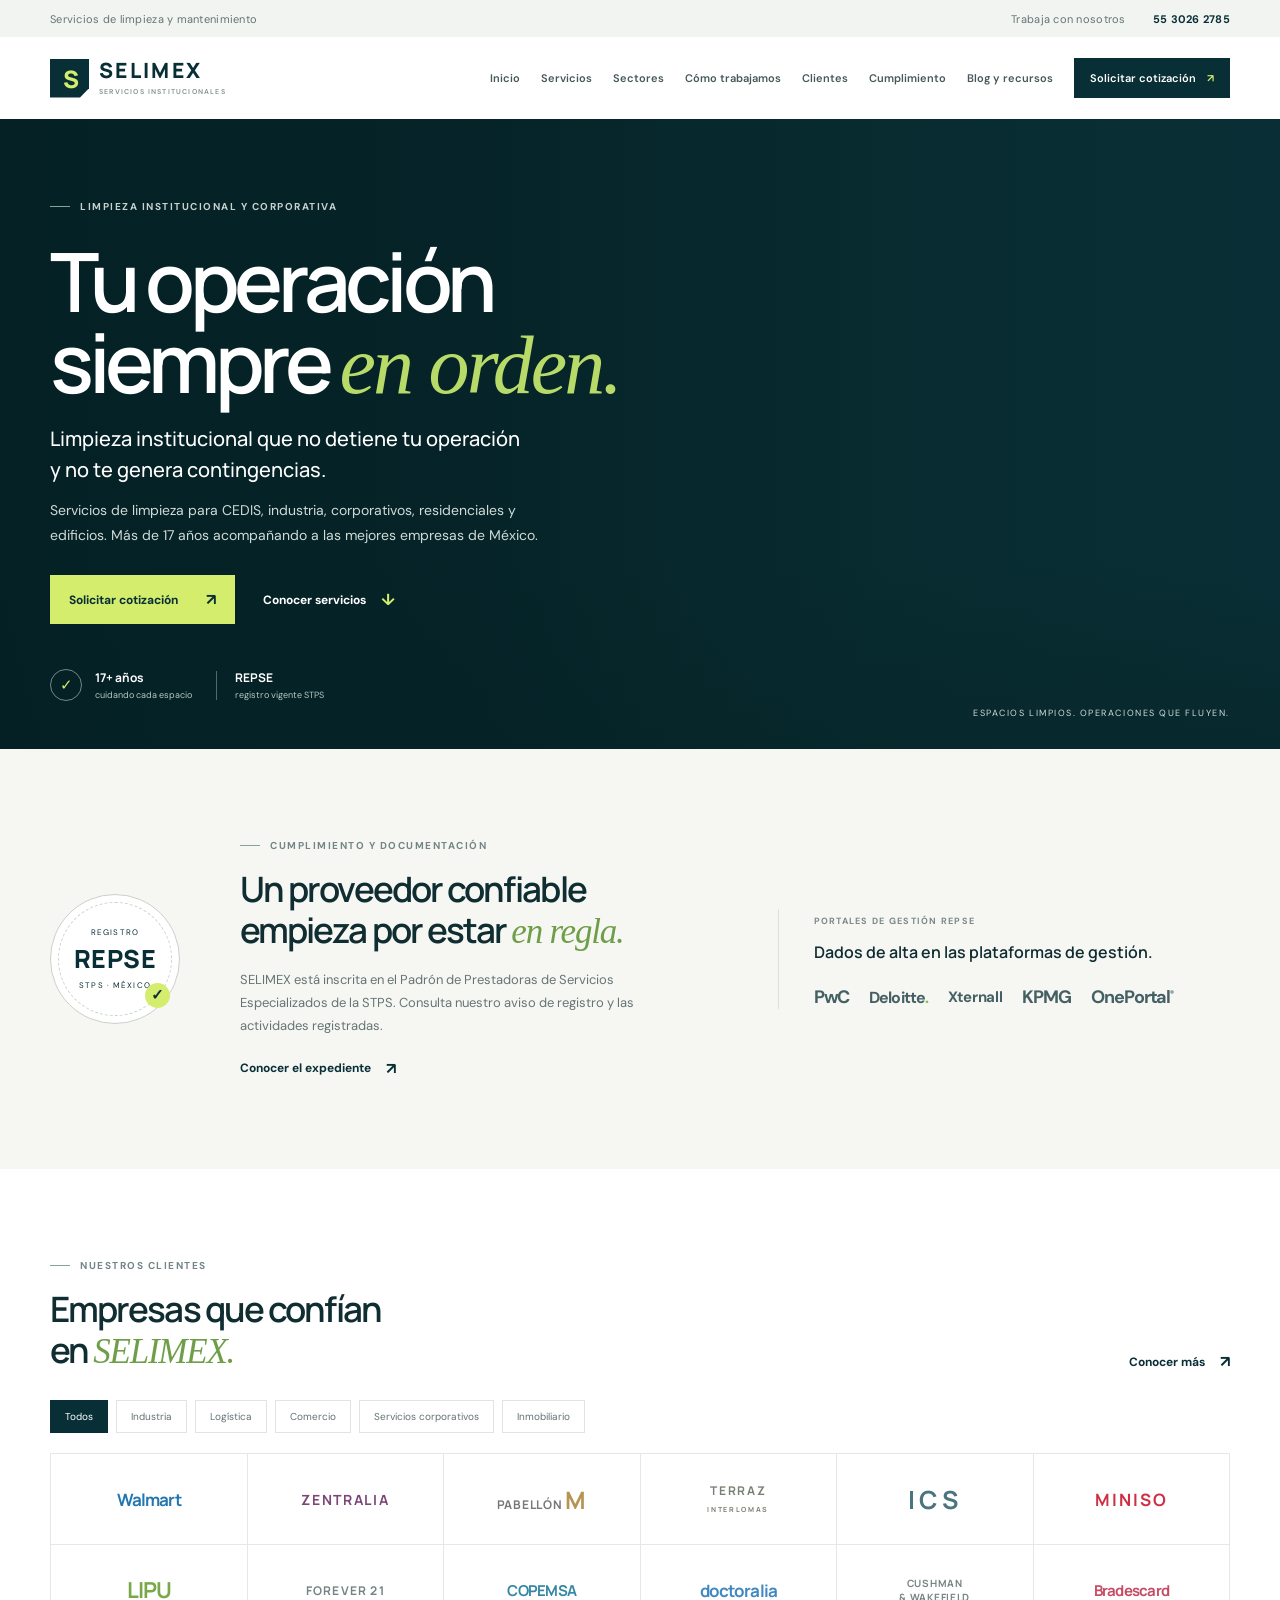
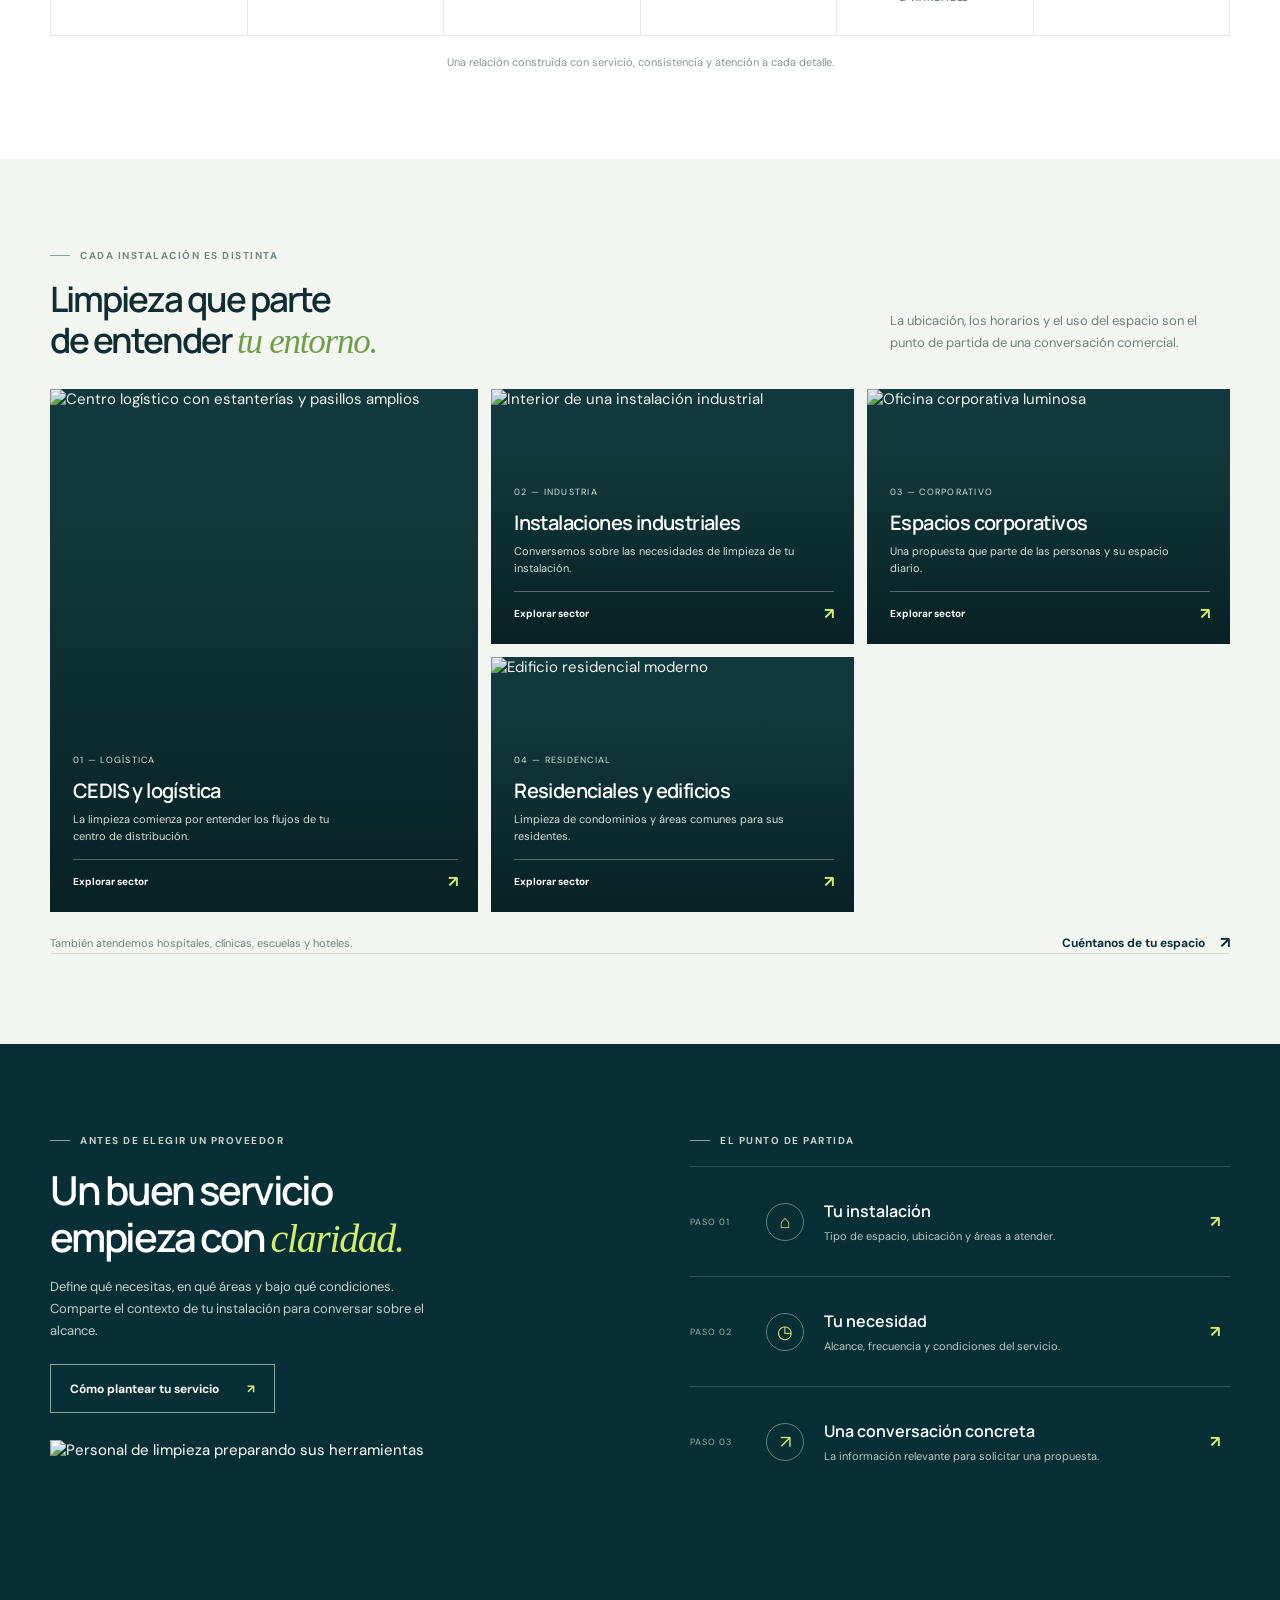
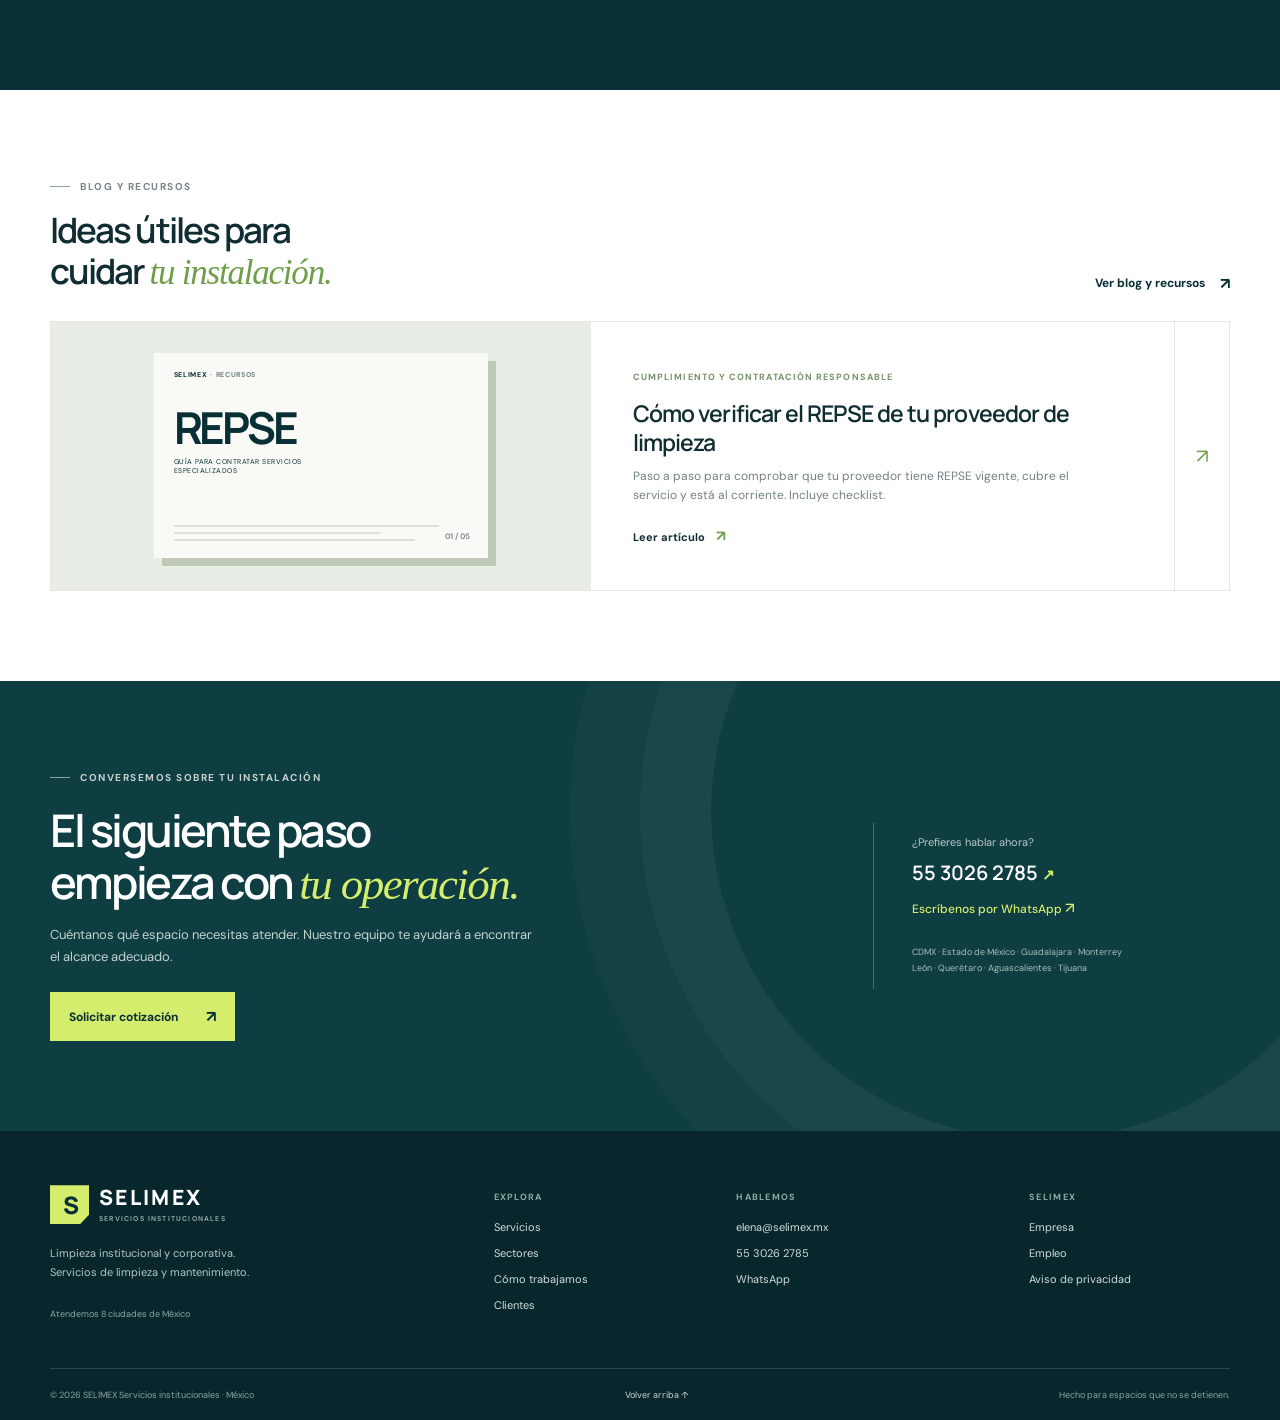
==== index.html @ ecfe625f "Crear página institucional" ====
<!doctype html>
<html lang="es">
<head>
  <meta charset="utf-8">
  <meta name="viewport" content="width=device-width, initial-scale=1">
  <meta name="theme-color" content="#092f36">
  <meta name="description" content="Servicios de limpieza institucional y mantenimiento para empresas, industria y edificios.">
  <title>SELIMEX | Limpieza institucional y corporativa</title>
  <link rel="preconnect" href="https://fonts.googleapis.com">
  <link rel="preconnect" href="https://fonts.gstatic.com" crossorigin>
  <link href="https://fonts.googleapis.com/css2?family=DM+Sans:wght@400;500;600;700&family=Manrope:wght@400;500;600;700;800&display=swap" rel="stylesheet">
  <link rel="stylesheet" href="styles.css">
  <script src="script.js" defer></script>
</head>
<body>
  <div class="topline"><span>Servicios de limpieza y mantenimiento</span><div><a href="#contacto">Trabaja con nosotros</a><span class="top-phone">55 3026 2785</span></div></div>
  <header class="site-header">
    <a class="brand" href="#inicio" aria-label="SELIMEX, inicio"><span class="brand-mark">S</span><span>SELIMEX<small>SERVICIOS INSTITUCIONALES</small></span></a>
    <button class="menu-toggle" aria-label="Abrir menú" aria-expanded="false"><span></span><span></span></button>
    <nav class="main-nav" aria-label="Navegación principal">
      <a href="#inicio">Inicio</a><a href="#servicios">Servicios</a><a href="#sectores">Sectores</a><a href="#proceso">Cómo trabajamos</a><a href="#clientes">Clientes</a><a href="#servicios">Cumplimiento</a><a href="#recursos">Blog y recursos</a>
      <a class="nav-quote" href="#contacto">Solicitar cotización <span>↗</span></a>
    </nav>
  </header>
  <main>
    <section class="hero" id="inicio">
      <div class="hero-image"></div><div class="hero-shade"></div>
      <div class="hero-content wrap"><div class="eyebrow light"><i></i> LIMPIEZA INSTITUCIONAL Y CORPORATIVA</div>
        <h1>Tu operación<br>siempre <em>en orden.</em></h1>
        <p class="hero-lead">Limpieza institucional que no detiene tu operación<br class="desktop"> y no te genera contingencias.</p>
        <p class="hero-copy">Servicios de limpieza para CEDIS, industria, corporativos, residenciales y edificios. Más de 17 años acompañando a las mejores empresas de México.</p>
        <div class="hero-actions"><a class="button button-lime" href="#contacto">Solicitar cotización <span>↗</span></a><a class="text-link light-link" href="#servicios">Conocer servicios <span>↓</span></a></div>
        <div class="hero-proof"><div class="proof-icon">✓</div><div><b>17+ años</b><small>cuidando cada espacio</small></div><div class="proof-line"></div><div><b>REPSE</b><small>registro vigente STPS</small></div></div>
      </div><div class="hero-caption">ESPACIOS LIMPIOS. OPERACIONES QUE FLUYEN.</div>
    </section>
    <section class="compliance section-pad" id="servicios"><div class="wrap compliance-grid">
      <div class="compliance-seal"><span>REGISTRO</span><strong>REPSE</strong><small>STPS · MÉXICO</small><b>✓</b></div>
      <div class="compliance-copy"><div class="eyebrow"><i></i> CUMPLIMIENTO Y DOCUMENTACIÓN</div><h2>Un proveedor confiable<br>empieza por estar <em>en regla.</em></h2><p>SELIMEX está inscrita en el Padrón de Prestadoras de Servicios Especializados de la STPS. Consulta nuestro aviso de registro y las actividades registradas.</p><a class="text-link" href="#contacto">Conocer el expediente <span>↗</span></a></div>
      <div class="platforms"><span class="mini-label">PORTALES DE GESTIÓN REPSE</span><h3>Dados de alta en las plataformas de gestión.</h3><div class="platform-logos"><b>PwC</b><b class="deloitte">Deloitte<span>.</span></b><b class="xternall">Xternall</b><b>KPMG</b><b>OnePortal<sup>®</sup></b></div></div>
    </div></section>
    <section class="clients section-pad" id="clientes"><div class="wrap"><div class="section-head"><div><div class="eyebrow"><i></i> NUESTROS CLIENTES</div><h2>Empresas que confían<br>en <em>SELIMEX.</em></h2></div><a class="text-link" href="#contacto">Conocer más <span>↗</span></a></div>
      <div class="filter-row" role="group" aria-label="Filtrar clientes"><button class="filter active" data-filter="all">Todos</button><button class="filter" data-filter="industria">Industria</button><button class="filter" data-filter="logistica">Logística</button><button class="filter" data-filter="comercio">Comercio</button><button class="filter" data-filter="corporativo">Servicios corporativos</button><button class="filter" data-filter="inmobiliario">Inmobiliario</button></div>
      <div class="client-grid"><div class="client-card" data-category="comercio"><strong class="walmart">Walmart</strong></div><div class="client-card" data-category="inmobiliario"><strong class="zentralia">ZENTRALIA</strong></div><div class="client-card" data-category="inmobiliario"><strong class="pabellon">PABELLÓN <b>M</b></strong></div><div class="client-card" data-category="inmobiliario"><strong class="terraz">TERRAZ<br><small>INTERLOMAS</small></strong></div><div class="client-card" data-category="industria"><strong class="ics">ICS</strong></div><div class="client-card" data-category="comercio"><strong class="miniso">MINISO</strong></div><div class="client-card" data-category="logistica"><strong class="lipu">LIPU</strong></div><div class="client-card" data-category="comercio"><strong class="forever">FOREVER 21</strong></div><div class="client-card" data-category="inmobiliario"><strong class="copemsa">COPEMSA</strong></div><div class="client-card" data-category="corporativo"><strong class="doctoralia">doctoralia</strong></div><div class="client-card" data-category="corporativo"><strong class="cushman">CUSHMAN<br>& WAKEFIELD</strong></div><div class="client-card" data-category="corporativo"><strong class="bradescard">Bradescard</strong></div></div>
      <p class="client-foot">Una relación construida con servicio, consistencia y atención a cada detalle.</p>
    </div></section>
    <section class="sectors section-pad" id="sectores"><div class="wrap"><div class="section-head sector-heading"><div><div class="eyebrow"><i></i> CADA INSTALACIÓN ES DISTINTA</div><h2>Limpieza que parte<br>de entender <em>tu entorno.</em></h2></div><p>La ubicación, los horarios y el uso del espacio son el punto de partida de una conversación comercial.</p></div>
      <div class="sector-grid">
        <a class="sector-card sector-feature" href="#contacto"><img src="https://images.unsplash.com/photo-1586528116311-ad8dd3c8310d?auto=format&fit=crop&w=1200&q=85" alt="Centro logístico con estanterías y pasillos amplios"><div class="sector-overlay"></div><div class="sector-info"><span>01 — LOGÍSTICA</span><h3>CEDIS y logística</h3><p>La limpieza comienza por entender los flujos de tu centro de distribución.</p><b>Explorar sector <i>↗</i></b></div></a>
        <a class="sector-card" href="#contacto"><img src="https://images.unsplash.com/photo-1567789884554-0b844b597180?auto=format&fit=crop&w=900&q=85" alt="Interior de una instalación industrial"><div class="sector-overlay"></div><div class="sector-info"><span>02 — INDUSTRIA</span><h3>Instalaciones industriales</h3><p>Conversemos sobre las necesidades de limpieza de tu instalación.</p><b>Explorar sector <i>↗</i></b></div></a>
        <a class="sector-card" href="#contacto"><img src="https://images.unsplash.com/photo-1497366754035-f200968a6e72?auto=format&fit=crop&w=900&q=85" alt="Oficina corporativa luminosa"><div class="sector-overlay"></div><div class="sector-info"><span>03 — CORPORATIVO</span><h3>Espacios corporativos</h3><p>Una propuesta que parte de las personas y su espacio diario.</p><b>Explorar sector <i>↗</i></b></div></a>
        <a class="sector-card" href="#contacto"><img src="https://images.unsplash.com/photo-1600607687939-ce8a6c25118c?auto=format&fit=crop&w=900&q=85" alt="Edificio residencial moderno"><div class="sector-overlay"></div><div class="sector-info"><span>04 — RESIDENCIAL</span><h3>Residenciales y edificios</h3><p>Limpieza de condominios y áreas comunes para sus residentes.</p><b>Explorar sector <i>↗</i></b></div></a>
      </div><div class="more-sectors"><span>También atendemos hospitales, clínicas, escuelas y hoteles.</span><a class="text-link" href="#contacto">Cuéntanos de tu espacio <span>↗</span></a></div>
    </div></section>
    <section class="process section-pad" id="proceso"><div class="wrap process-grid"><div class="process-intro"><div class="eyebrow light"><i></i> ANTES DE ELEGIR UN PROVEEDOR</div><h2>Un buen servicio<br>empieza con <em>claridad.</em></h2><p>Define qué necesitas, en qué áreas y bajo qué condiciones. Comparte el contexto de tu instalación para conversar sobre el alcance.</p><a class="button button-outline" href="#contacto">Cómo plantear tu servicio <span>↗</span></a><div class="process-photo"><img src="https://images.unsplash.com/photo-1581578732947-5c6ca14b138d?auto=format&fit=crop&w=1000&q=85" alt="Personal de limpieza preparando sus herramientas"></div></div>
      <div class="steps"><div class="eyebrow light"><i></i> EL PUNTO DE PARTIDA</div><article class="step"><span>PASO 01</span><div class="step-icon">⌂</div><div><h3>Tu instalación</h3><p>Tipo de espacio, ubicación y áreas a atender.</p></div><b>↗</b></article><article class="step"><span>PASO 02</span><div class="step-icon">◷</div><div><h3>Tu necesidad</h3><p>Alcance, frecuencia y condiciones del servicio.</p></div><b>↗</b></article><article class="step"><span>PASO 03</span><div class="step-icon">↗</div><div><h3>Una conversación concreta</h3><p>La información relevante para solicitar una propuesta.</p></div><b>↗</b></article></div>
    </div></section>
    <section class="resources section-pad" id="recursos"><div class="wrap"><div class="section-head"><div><div class="eyebrow"><i></i> BLOG Y RECURSOS</div><h2>Ideas útiles para<br>cuidar <em>tu instalación.</em></h2></div><a class="text-link" href="#contacto">Ver blog y recursos <span>↗</span></a></div><a class="article-card" href="#contacto"><div class="article-art"><div class="article-doc"><span>SELIMEX <i>· RECURSOS</i></span><b>REPSE</b><small>GUÍA PARA CONTRATAR SERVICIOS ESPECIALIZADOS</small><div class="doc-lines"><i></i><i></i><i></i></div><strong>01 / 05</strong></div></div><div class="article-copy"><span class="article-tag">CUMPLIMIENTO Y CONTRATACIÓN RESPONSABLE</span><h3>Cómo verificar el REPSE de tu proveedor de limpieza</h3><p>Paso a paso para comprobar que tu proveedor tiene REPSE vigente, cubre el servicio y está al corriente. Incluye checklist.</p><b>Leer artículo <i>↗</i></b></div><div class="article-arrow">↗</div></a></div></section>
    <section class="contact section-pad" id="contacto"><div class="contact-glow"></div><div class="wrap contact-grid"><div><div class="eyebrow light"><i></i> CONVERSEMOS SOBRE TU INSTALACIÓN</div><h2>El siguiente paso<br>empieza con <em>tu operación.</em></h2><p>Cuéntanos qué espacio necesitas atender. Nuestro equipo te ayudará a encontrar el alcance adecuado.</p><a class="button button-lime" href="mailto:elena@selimex.mx?subject=Solicitud%20de%20cotizaci%C3%B3n">Solicitar cotización <span>↗</span></a></div><div class="contact-side"><span>¿Prefieres hablar ahora?</span><a href="tel:+525530262785">55 3026 2785 <i>↗</i></a><a class="whatsapp" href="https://wa.me/525530262785" target="_blank" rel="noreferrer">Escríbenos por WhatsApp <i>↗</i></a><small>CDMX · Estado de México · Guadalajara · Monterrey<br>León · Querétaro · Aguascalientes · Tijuana</small></div></div></section>
  </main>
  <footer class="footer"><div class="wrap"><div class="footer-main"><div class="footer-brand"><a class="brand" href="#inicio"><span class="brand-mark">S</span><span>SELIMEX<small>SERVICIOS INSTITUCIONALES</small></span></a><p>Limpieza institucional y corporativa.<br>Servicios de limpieza y mantenimiento.</p><span class="footer-location">Atendemos 8 ciudades de México</span></div><div><h4>EXPLORA</h4><a href="#servicios">Servicios</a><a href="#sectores">Sectores</a><a href="#proceso">Cómo trabajamos</a><a href="#clientes">Clientes</a></div><div><h4>HABLEMOS</h4><a href="mailto:elena@selimex.mx">elena@selimex.mx</a><a href="tel:+525530262785">55 3026 2785</a><a href="https://wa.me/525530262785">WhatsApp</a></div><div><h4>SELIMEX</h4><a href="#inicio">Empresa</a><a href="#contacto">Empleo</a><a href="#servicios">Aviso de privacidad</a></div></div><div class="footer-bottom"><span>© <span id="year"></span> SELIMEX Servicios institucionales · México</span><a href="#inicio">Volver arriba ↑</a><span>Hecho para espacios que no se detienen.</span></div></div></footer>
</body>
</html>
---- styles.css ----
:root{--ink:#102d32;--deep:#092f36;--deep2:#0e3d42;--lime:#d5ed6d;--paper:#f6f7f3;--white:#fff;--muted:#69787a;--line:#e4e9e4;--serif:Georgia,'Times New Roman',serif;--sans:'DM Sans',Arial,sans-serif;--display:'Manrope',Arial,sans-serif}*{box-sizing:border-box}html{scroll-behavior:smooth;scroll-padding-top:85px}body{margin:0;color:var(--ink);font-family:var(--sans);font-size:15px;-webkit-font-smoothing:antialiased}a{color:inherit;text-decoration:none}button{font:inherit}.wrap{width:min(1180px,calc(100% - 64px));margin:auto}.topline{height:37px;padding:0 max(32px,calc((100vw - 1180px)/2));display:flex;align-items:center;justify-content:space-between;background:#f1f4f0;color:#647476;font-size:11px;letter-spacing:.025em}.topline div{display:flex;gap:27px;align-items:center}.topline a:hover{color:var(--deep)}.top-phone{font-weight:700;color:var(--deep)}.site-header{height:82px;padding:0 max(32px,calc((100vw - 1180px)/2));display:flex;align-items:center;justify-content:space-between;background:#fff;position:relative;z-index:5}.brand{display:flex;align-items:center;gap:10px;font:800 21px var(--display);letter-spacing:.11em;color:var(--deep);line-height:1}.brand-mark{height:39px;width:39px;display:grid;place-items:center;background:var(--deep);color:var(--lime);font:800 24px var(--display);letter-spacing:-.09em;clip-path:polygon(0 0,100% 0,100% 76%,77% 100%,0 100%)}.brand small{display:block;margin-top:6px;font:600 7px var(--sans);letter-spacing:.17em;color:#829091}.main-nav{display:flex;align-items:center;gap:21px}.main-nav>a{font-size:11px;font-weight:600;color:#46585a;white-space:nowrap;transition:color .2s}.main-nav>a:hover{color:#079081}.main-nav .nav-quote{padding:13px 16px;background:var(--deep);color:#fff}.nav-quote span{color:var(--lime);padding-left:8px}.menu-toggle{display:none}.hero{height:630px;position:relative;overflow:hidden;background:var(--deep);color:white}.hero-image{position:absolute;inset:0;background:url('https://images.unsplash.com/photo-1581578731548-c64695cc6952?auto=format&fit=crop&w=2000&q=90') center 45%/cover;filter:saturate(.72)}.hero-shade{position:absolute;inset:0;background:linear-gradient(90deg,rgba(4,32,36,.96) 0%,rgba(5,34,38,.86) 38%,rgba(6,39,40,.43) 69%,rgba(7,39,40,.05) 100%),linear-gradient(0deg,rgba(5,33,36,.45),transparent 30%)}.hero-content{position:relative;z-index:1;padding-top:81px}.eyebrow{display:flex;align-items:center;gap:10px;color:#748587;font-size:10px;font-weight:700;letter-spacing:.15em}.eyebrow i{display:inline-block;width:20px;height:1px;background:#85a49c}.eyebrow.light{color:#c7d2ce}.hero h1{font:600 clamp(54px,6.4vw,83px)/.99 var(--display);letter-spacing:-.065em;margin:28px 0 17px}.hero h1 em,.section-head h2 em,.compliance h2 em,.sector-heading h2 em,.process h2 em,.resources h2 em,.contact h2 em{font-family:var(--serif);font-weight:400;color:#b8da68;letter-spacing:-.035em}.hero-lead{font:500 20px/1.55 var(--display);margin:0 0 13px}.hero-copy{max-width:510px;color:#d0dbd7;font-size:14px;line-height:1.75;margin:0}.hero-actions{display:flex;align-items:center;gap:28px;margin-top:28px}.button{display:inline-flex;align-items:center;justify-content:center;gap:28px;min-height:49px;padding:0 19px;font-size:12px;font-weight:700;transition:transform .2s,background .2s}.button:hover{transform:translateY(-2px)}.button-lime{background:var(--lime);color:var(--deep)}.button-lime span{font-size:16px}.text-link{display:inline-flex;align-items:center;gap:15px;font-size:12px;font-weight:700;color:var(--deep)}.text-link span{font-size:16px}.light-link{color:#fff}.light-link span{color:var(--lime)}.hero-proof{display:flex;align-items:center;gap:13px;margin-top:45px;color:white}.proof-icon{width:32px;height:32px;border:1px solid rgba(255,255,255,.45);border-radius:50%;display:grid;place-items:center;color:var(--lime)}.hero-proof b,.hero-proof small{display:block}.hero-proof b{font:700 12px var(--display)}.hero-proof small{font-size:9px;color:#b7c7c4;margin-top:3px}.proof-line{width:1px;height:29px;background:rgba(255,255,255,.32);margin:0 5px 0 11px}.hero-caption{position:absolute;right:max(32px,calc((100vw - 1180px)/2));bottom:30px;font-size:9px;letter-spacing:.17em;color:#d0dcda}.section-pad{padding:90px 0}.compliance{background:var(--paper)}.compliance-grid{display:grid;grid-template-columns:150px 1.1fr 1fr;gap:40px;align-items:center}.compliance-seal{width:130px;height:130px;border:1px solid #c9d2c9;border-radius:50%;display:flex;align-items:center;justify-content:center;flex-direction:column;position:relative;color:var(--deep);background:#fff}.compliance-seal:before{content:'';position:absolute;inset:7px;border:1px dashed #cbd5cd;border-radius:50%}.compliance-seal span,.compliance-seal small{font-size:8px;letter-spacing:.14em}.compliance-seal strong{font:800 25px var(--display);letter-spacing:.02em;margin:4px}.compliance-seal b{position:absolute;right:9px;bottom:15px;background:var(--lime);border-radius:50%;width:25px;height:25px;display:grid;place-items:center}.compliance h2,.section-head h2,.sector-heading h2,.process h2,.resources h2,.contact h2{font:600 35px/1.16 var(--display);letter-spacing:-.055em;margin:17px 0}.compliance h2 em,.section-head h2 em,.sector-heading h2 em,.resources h2 em{color:#6f9e48}.compliance-copy p{max-width:450px;color:#667476;font-size:13px;line-height:1.75;margin:0 0 20px}.mini-label{font-size:9px;letter-spacing:.14em;color:#7a8988;font-weight:700}.platforms{padding-left:35px;border-left:1px solid #dbe1dc}.platforms h3{font:600 16px/1.4 var(--display);margin:12px 0 22px}.platform-logos{display:flex;flex-wrap:wrap;gap:14px 20px;align-items:center;color:#456064}.platform-logos b{font-size:18px;letter-spacing:-.06em}.platform-logos .deloitte{font-size:16px}.deloitte span{color:#86bd53}.platform-logos .xternall{font-size:15px;letter-spacing:-.02em}.platform-logos sup{font-size:8px}.clients{background:#fff}.section-head{display:flex;align-items:flex-end;justify-content:space-between;margin-bottom:27px}.section-head h2{margin-bottom:0}.filter-row{display:flex;gap:8px;flex-wrap:wrap;margin:28px 0 20px}.filter{border:1px solid #dfe5df;background:#fff;padding:9px 14px;font-size:10px;color:#637375;cursor:pointer;transition:all .2s}.filter:hover,.filter.active{background:var(--deep);border-color:var(--deep);color:#fff}.client-grid{display:grid;grid-template-columns:repeat(6,1fr);border-left:1px solid var(--line);border-top:1px solid var(--line)}.client-card{height:91px;display:grid;place-items:center;border-right:1px solid var(--line);border-bottom:1px solid var(--line);transition:opacity .2s,transform .2s}.client-card strong{font-family:var(--display);color:#758384;font-size:17px;letter-spacing:-.05em;text-align:center}.client-card .walmart{color:#2376ae}.client-card .zentralia{font-size:14px;letter-spacing:.12em;color:#7c4777}.client-card .pabellon{font-size:12px;letter-spacing:.06em;color:#777}.pabellon b{font-size:24px;color:#b79354}.client-card .terraz{font-size:12px;letter-spacing:.14em;color:#788171}.terraz small{font-size:7px}.client-card .ics{font-size:25px;letter-spacing:.15em;color:#4a7480}.client-card .miniso{color:#ce2f44;letter-spacing:.12em}.client-card .lipu{font-size:22px;color:#78a847}.client-card .forever{font-size:12px;letter-spacing:.1em}.client-card .copemsa{font-size:15px;color:#3586a3}.client-card .doctoralia{color:#4088c1}.client-card .cushman{font-size:10px;letter-spacing:.07em}.client-card .bradescard{font-size:15px;color:#c64b64}.client-card.hidden{display:none}.client-foot{text-align:center;color:#879393;font-size:11px;margin:19px 0 0}.sectors{background:#f3f5f1}.sector-heading{align-items:end}.sector-heading>p{max-width:340px;color:#708080;line-height:1.7;font-size:13px;margin:0 0 8px}.sector-grid{display:grid;grid-template-columns:1.18fr 1fr 1fr;grid-template-rows:255px 255px;gap:13px}.sector-card{position:relative;overflow:hidden;background:#123a3e;color:white}.sector-card img{width:100%;height:100%;object-fit:cover;transition:transform .5s}.sector-card:hover img{transform:scale(1.04)}.sector-feature{grid-row:span 2}.sector-overlay{position:absolute;inset:0;background:linear-gradient(0deg,rgba(7,31,34,.92),rgba(9,35,36,.05) 78%)}.sector-info{position:absolute;left:23px;right:20px;bottom:20px}.sector-info>span{font-size:9px;letter-spacing:.14em;color:#d3e3da}.sector-info h3{font:600 20px var(--display);margin:9px 0 7px;letter-spacing:-.03em}.sector-info p{max-width:290px;color:#d4dedb;font-size:11px;line-height:1.55;margin:0 0 14px}.sector-info>b{display:flex;align-items:center;justify-content:space-between;border-top:1px solid #ffffff50;padding-top:11px;font-size:10px}.sector-info>b i{color:var(--lime);font-style:normal;font-size:16px}.more-sectors{display:flex;justify-content:space-between;align-items:center;border-bottom:1px solid #d7dfd8;padding:20px 0 0;color:#708080;font-size:11px}.process{background:var(--deep);color:#fff}.process-grid{display:grid;grid-template-columns:1fr 1fr;gap:100px}.process h2{font-size:40px;margin:20px 0 14px}.process h2 em,.contact h2 em{color:var(--lime)}.process-intro>p{max-width:390px;color:#c2d0cd;font-size:13px;line-height:1.7;margin:0 0 22px}.button-outline{border:1px solid #8ea39c;color:#fff}.button-outline span{color:var(--lime)}.process-photo{height:160px;margin-top:27px;max-width:400px;overflow:hidden}.process-photo img{width:100%;height:100%;object-fit:cover;filter:saturate(.68)}.steps>.eyebrow{margin-bottom:19px}.step{display:grid;grid-template-columns:60px 42px 1fr 20px;gap:16px;align-items:center;min-height:110px;border-top:1px solid #ffffff2b}.step>span{font-size:9px;letter-spacing:.11em;color:#9fb2ae}.step-icon{height:38px;width:38px;border:1px solid #64817c;border-radius:50%;display:grid;place-items:center;color:var(--lime);font-size:18px}.step h3{font:600 16px var(--display);margin:0 0 6px}.step p{font-size:11px;color:#b8c8c4;margin:0;line-height:1.5}.step>b{color:var(--lime);font-size:16px}.resources{background:#fff}.article-card{display:grid;grid-template-columns:1fr 1.08fr 55px;border:1px solid var(--line);min-height:270px;position:relative;transition:box-shadow .2s}.article-card:hover{box-shadow:0 14px 34px #0d33320e}.article-art{background:#e8ede6;display:grid;place-items:center;overflow:hidden}.article-doc{position:relative;width:62%;height:205px;padding:17px 20px;background:#f9faf6;box-shadow:8px 8px 0 #becab7;display:flex;flex-direction:column;color:var(--deep)}.article-doc>span{font-size:7px;letter-spacing:.1em;font-weight:700}.article-doc>span i{font-style:normal;color:#71827d}.article-doc>b{font:700 44px var(--display);letter-spacing:-.07em;margin-top:18px}.article-doc>small{font-size:7px;letter-spacing:.07em;max-width:130px}.doc-lines{margin-top:auto;display:flex;flex-direction:column;gap:5px}.doc-lines i{height:2px;background:#dbe2db;width:90%}.doc-lines i:nth-child(2){width:70%}.doc-lines i:nth-child(3){width:82%}.article-doc>strong{position:absolute;right:18px;bottom:17px;font-size:8px;color:#82918b}.article-copy{align-self:center;padding:35px 42px}.article-tag{font-size:9px;letter-spacing:.12em;color:#78906b;font-weight:700}.article-copy h3{font:600 23px/1.25 var(--display);letter-spacing:-.04em;margin:14px 0 10px;max-width:440px}.article-copy p{font-size:12px;line-height:1.65;color:#738182;margin:0 0 20px;max-width:440px}.article-copy>b{font-size:11px}.article-copy>b i{font-style:normal;color:#709d4a;margin-left:8px;font-size:15px}.article-arrow{display:grid;place-items:center;border-left:1px solid var(--line);font-size:20px;color:#709d4a}.contact{background:var(--deep2);color:white;position:relative;overflow:hidden}.contact-glow{position:absolute;right:-90px;top:-200px;width:660px;height:660px;border:1px solid #ffffff12;border-radius:50%;box-shadow:0 0 0 70px #ffffff08,0 0 0 140px #ffffff05}.contact-grid{position:relative;display:grid;grid-template-columns:1.35fr .65fr;align-items:center;gap:80px}.contact h2{font-size:45px;margin:20px 0 14px}.contact>div>p,.contact-grid>div:first-child>p{font-size:13px;line-height:1.7;color:#c4d3cf;max-width:490px;margin:0 0 24px}.contact-side{border-left:1px solid #ffffff40;padding:12px 0 12px 38px;display:flex;flex-direction:column;align-items:flex-start}.contact-side>span{font-size:11px;color:#b8cac5;margin-bottom:10px}.contact-side>a{font:600 20px var(--display)}.contact-side>a i{color:var(--lime);font-style:normal;font-size:15px}.contact-side .whatsapp{font:500 12px var(--sans);margin-top:12px;color:var(--lime)}.contact-side small{font-size:9px;line-height:1.8;color:#abc0ba;margin-top:26px}.footer{background:#07272d;color:#fff;padding:54px 0 0}.footer-main{display:grid;grid-template-columns:2fr 1fr 1.25fr 1fr;gap:42px;padding-bottom:44px}.footer .brand{color:white}.footer .brand-mark{background:var(--lime);color:var(--deep)}.footer .brand small{color:#9fb2ac}.footer-brand p{font-size:11px;line-height:1.7;color:#b7c7c3;margin:20px 0}.footer-location{font-size:9px;color:#8fa9a2}.footer-main h4{font-size:9px;letter-spacing:.14em;color:#91aaa2;margin:6px 0 17px}.footer-main>div:not(:first-child){display:flex;flex-direction:column;align-items:flex-start}.footer-main>div>a:not(.brand){font-size:11px;color:#d2ddda;margin:0 0 12px}.footer-main>div>a:hover,.footer-bottom a:hover{color:var(--lime)}.footer-bottom{min-height:52px;border-top:1px solid #ffffff24;display:flex;align-items:center;justify-content:space-between;color:#8fa49e;font-size:9px}.footer-bottom a{color:#cbd8d3}@media(max-width:1100px){.main-nav{gap:13px}.main-nav>a{font-size:10px}.main-nav .nav-quote{padding:12px}.compliance-grid{grid-template-columns:120px 1.1fr 1fr;gap:25px}.process-grid{gap:55px}}@media(max-width:900px){.topline,.site-header{padding-left:24px;padding-right:24px}.main-nav{gap:10px}.main-nav>a{font-size:9px}.main-nav .nav-quote{padding:11px 9px}.brand{font-size:18px}.compliance-grid{grid-template-columns:110px 1fr}.platforms{grid-column:2;border-left:0;border-top:1px solid #dbe1dc;padding:22px 0 0}.client-grid{grid-template-columns:repeat(4,1fr)}.process-grid{gap:35px}.sector-grid{grid-template-rows:225px 225px}.contact-grid{gap:35px}}@media(max-width:700px){.wrap{width:calc(100% - 40px)}.topline{height:33px;padding:0 20px;font-size:9px}.topline div{gap:12px}.topline div>a{display:none}.site-header{height:69px;padding:0 20px}.menu-toggle{width:40px;height:40px;border:0;background:transparent;display:flex;flex-direction:column;justify-content:center;gap:6px;align-items:center;cursor:pointer}.menu-toggle span{width:22px;height:1px;background:var(--deep)}.main-nav{position:absolute;top:69px;left:0;right:0;background:white;padding:8px 20px 20px;display:none;align-items:stretch;flex-direction:column;gap:0;box-shadow:0 16px 20px #092f3612}.main-nav.open{display:flex}.main-nav>a{font-size:13px;padding:13px 4px;border-bottom:1px solid #edf0ed}.main-nav .nav-quote{margin-top:12px;text-align:center;border:0;padding:14px}.hero{height:640px}.hero-image{background-position:59% center}.hero-shade{background:linear-gradient(90deg,rgba(4,32,36,.95),rgba(5,34,38,.68) 75%,rgba(6,39,40,.32)),linear-gradient(0deg,rgba(5,33,36,.42),transparent 45%)}.hero-content{padding-top:72px}.hero h1{font-size:57px}.hero-lead{font-size:17px}.hero-copy{font-size:12px;max-width:420px}.desktop{display:none}.hero-proof{margin-top:38px}.hero-caption{right:20px;bottom:20px;font-size:7px}.section-pad{padding:65px 0}.compliance-grid{grid-template-columns:1fr;gap:25px}.compliance-seal{width:104px;height:104px}.compliance-seal strong{font-size:21px}.compliance h2,.section-head h2,.sector-heading h2,.process h2,.resources h2{font-size:31px}.platforms{grid-column:auto;padding-top:20px}.section-head{align-items:flex-start;gap:18px}.section-head>.text-link{margin-top:23px;white-space:nowrap;font-size:10px}.filter-row{gap:6px}.filter{font-size:9px;padding:8px 10px}.client-grid{grid-template-columns:repeat(3,1fr)}.client-card{height:76px}.client-card strong{font-size:14px}.sector-heading{display:block}.sector-heading>p{margin-top:14px}.sector-grid{grid-template-columns:1fr 1fr;grid-template-rows:280px 220px 220px}.sector-feature{grid-column:span 2;grid-row:auto}.sector-info{left:15px;right:13px;bottom:15px}.sector-info h3{font-size:17px}.sector-info p{font-size:10px}.more-sectors{align-items:flex-start;gap:15px;flex-direction:column;padding:17px 0 0}.process-grid{grid-template-columns:1fr;gap:42px}.process h2{font-size:36px}.process-photo{height:145px}.step{grid-template-columns:52px 38px 1fr 16px;gap:10px;min-height:100px}.step h3{font-size:14px}.step p{font-size:10px}.article-card{grid-template-columns:1fr 44px}.article-art{grid-column:1/-1;height:190px}.article-doc{height:155px;width:52%;padding:12px 15px}.article-doc>b{font-size:36px;margin-top:10px}.article-copy{padding:25px 20px}.article-copy h3{font-size:19px}.article-arrow{grid-column:2;grid-row:2}.contact-grid{grid-template-columns:1fr;gap:35px}.contact h2{font-size:37px}.contact-side{padding-left:20px}.footer-main{grid-template-columns:1fr 1fr;gap:32px 20px}.footer-brand{grid-column:span 2}.footer-bottom{padding:14px 0;gap:10px;flex-wrap:wrap}.footer-bottom span:last-child{display:none}}@media(prefers-reduced-motion:reduce){html{scroll-behavior:auto}*,*:before,*:after{transition:none!important}}
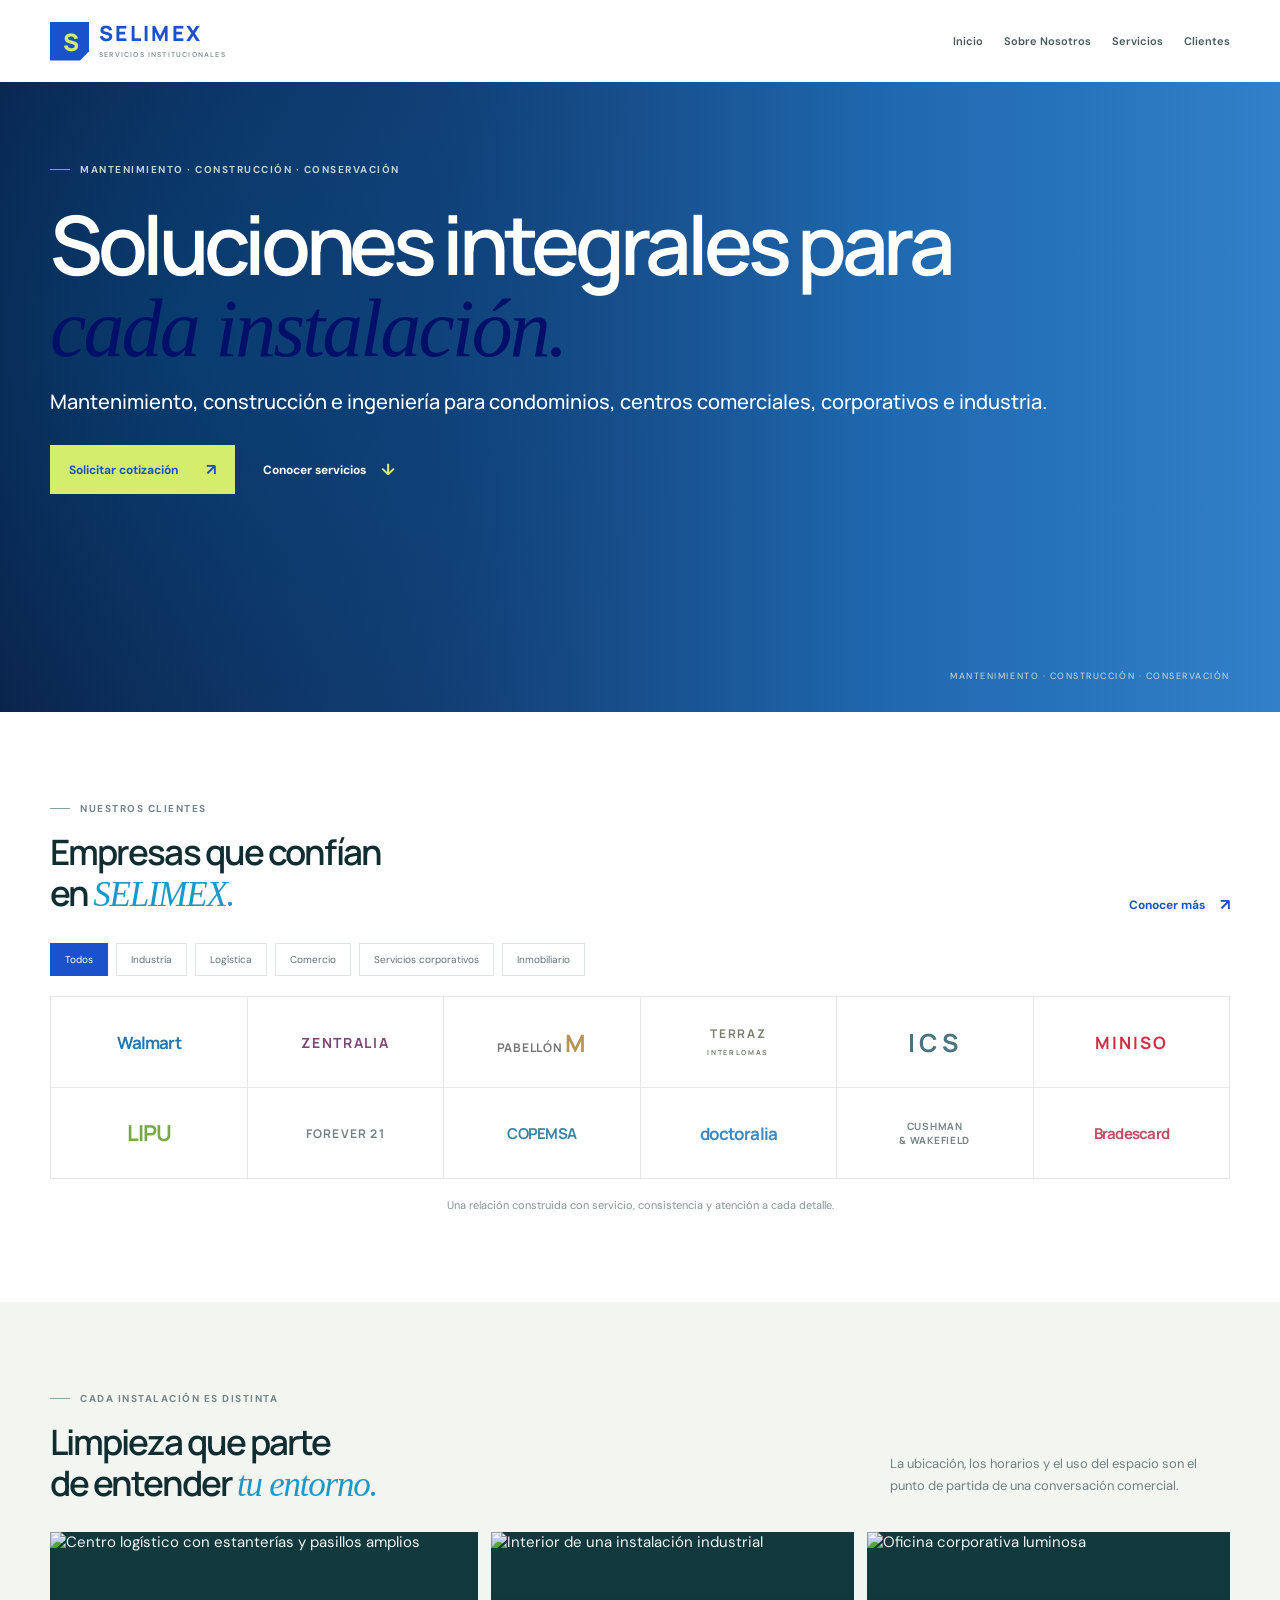
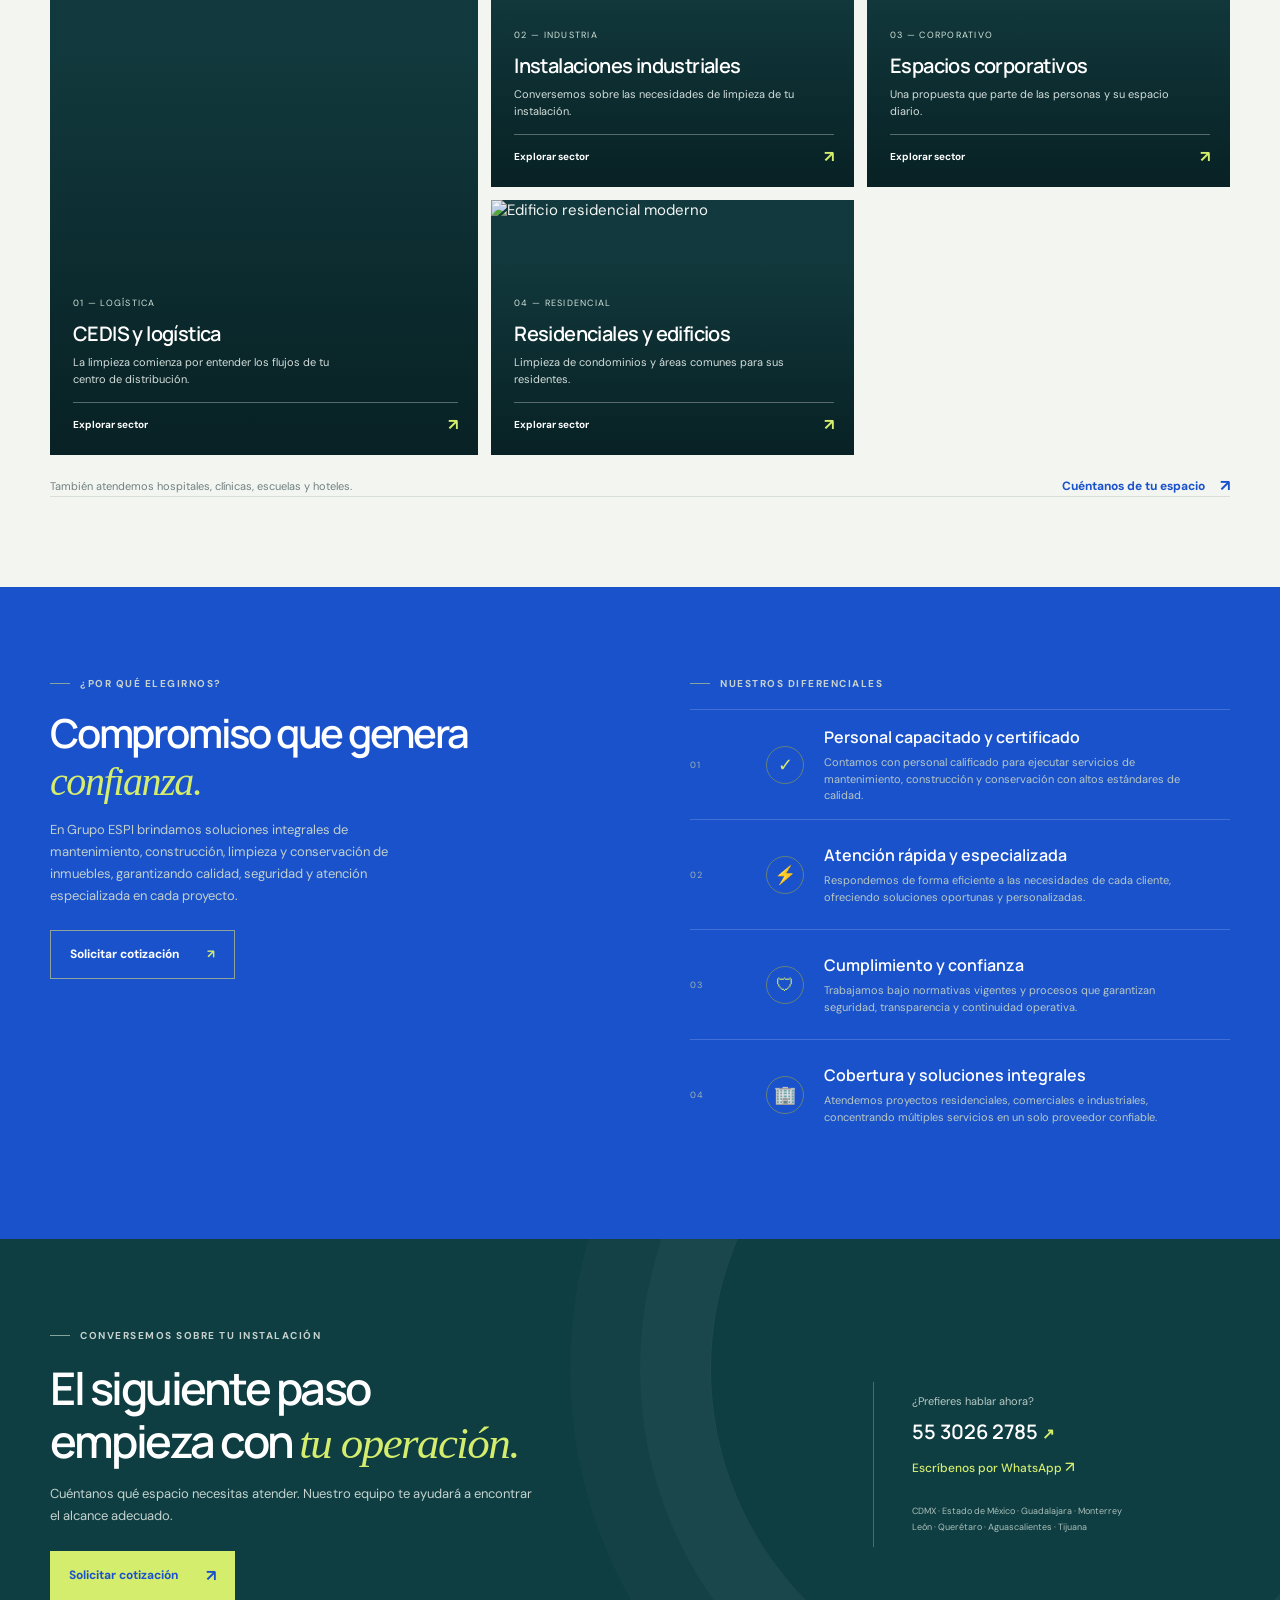
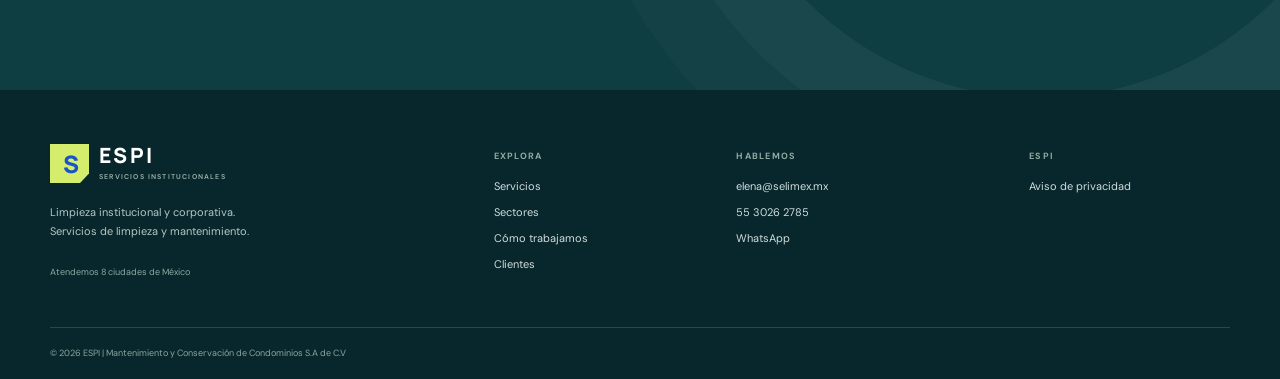
==== commit fc6d224d: "Página empresa y aviso de privacidad" ====
--- a/index.html
+++ b/index.html
@@ -1,63 +1,350 @@
 <!doctype html>
 <html lang="es">
+
 <head>
   <meta charset="utf-8">
   <meta name="viewport" content="width=device-width, initial-scale=1">
   <meta name="theme-color" content="#092f36">
-  <meta name="description" content="Servicios de limpieza institucional y mantenimiento para empresas, industria y edificios.">
-  <title>SELIMEX | Limpieza institucional y corporativa</title>
+  <meta name="description"
+    content="Servicios de limpieza institucional y mantenimiento para empresas, industria y edificios.">
+  <title>ESPI | Mantenimiento y Construcción</title>
   <link rel="preconnect" href="https://fonts.googleapis.com">
   <link rel="preconnect" href="https://fonts.gstatic.com" crossorigin>
-  <link href="https://fonts.googleapis.com/css2?family=DM+Sans:wght@400;500;600;700&family=Manrope:wght@400;500;600;700;800&display=swap" rel="stylesheet">
+  <link
+    href="https://fonts.googleapis.com/css2?family=DM+Sans:wght@400;500;600;700&family=Manrope:wght@400;500;600;700;800&display=swap"
+    rel="stylesheet">
   <link rel="stylesheet" href="styles.css">
   <script src="script.js" defer></script>
 </head>
+
 <body>
-  <div class="topline"><span>Servicios de limpieza y mantenimiento</span><div><a href="#contacto">Trabaja con nosotros</a><span class="top-phone">55 3026 2785</span></div></div>
+  <!-- <div class="topline"><span>Servicios de limpieza y mantenimiento</span>
+    <div><a href="#contacto">Trabaja con nosotros</a><span class="top-phone">55 3026 2785</span></div>
+  </div> -->
   <header class="site-header">
-    <a class="brand" href="#inicio" aria-label="SELIMEX, inicio"><span class="brand-mark">S</span><span>SELIMEX<small>SERVICIOS INSTITUCIONALES</small></span></a>
+    <a class="brand" href="#inicio" aria-label="SELIMEX, inicio"><span
+        class="brand-mark">S</span><span>SELIMEX<small>SERVICIOS INSTITUCIONALES</small></span></a>
     <button class="menu-toggle" aria-label="Abrir menú" aria-expanded="false"><span></span><span></span></button>
     <nav class="main-nav" aria-label="Navegación principal">
-      <a href="#inicio">Inicio</a><a href="#servicios">Servicios</a><a href="#sectores">Sectores</a><a href="#proceso">Cómo trabajamos</a><a href="#clientes">Clientes</a><a href="#servicios">Cumplimiento</a><a href="#recursos">Blog y recursos</a>
-      <a class="nav-quote" href="#contacto">Solicitar cotización <span>↗</span></a>
+      <a href="#inicio">Inicio</a>
+      <a href="empresa.html">Sobre Nosotros</a>
+      <a href="#servicios">Servicios</a>
+      <!-- <a href="#proceso">Cómo trabajamos</a> -->
+      <a href="#clientes">Clientes</a>
+      <!-- <a href="#servicios">Cumplimiento</a> -->
+      <!-- <a href="#recursos">Blog y recursos</a> -->
+      <!-- <a class="nav-quote" href="#contacto">Solicitar cotización <span>↗</span></a> -->
     </nav>
   </header>
   <main>
     <section class="hero" id="inicio">
-      <div class="hero-image"></div><div class="hero-shade"></div>
-      <div class="hero-content wrap"><div class="eyebrow light"><i></i> LIMPIEZA INSTITUCIONAL Y CORPORATIVA</div>
-        <h1>Tu operación<br>siempre <em>en orden.</em></h1>
-        <p class="hero-lead">Limpieza institucional que no detiene tu operación<br class="desktop"> y no te genera contingencias.</p>
-        <p class="hero-copy">Servicios de limpieza para CEDIS, industria, corporativos, residenciales y edificios. Más de 17 años acompañando a las mejores empresas de México.</p>
-        <div class="hero-actions"><a class="button button-lime" href="#contacto">Solicitar cotización <span>↗</span></a><a class="text-link light-link" href="#servicios">Conocer servicios <span>↓</span></a></div>
-        <div class="hero-proof"><div class="proof-icon">✓</div><div><b>17+ años</b><small>cuidando cada espacio</small></div><div class="proof-line"></div><div><b>REPSE</b><small>registro vigente STPS</small></div></div>
-      </div><div class="hero-caption">ESPACIOS LIMPIOS. OPERACIONES QUE FLUYEN.</div>
-    </section>
-    <section class="compliance section-pad" id="servicios"><div class="wrap compliance-grid">
-      <div class="compliance-seal"><span>REGISTRO</span><strong>REPSE</strong><small>STPS · MÉXICO</small><b>✓</b></div>
-      <div class="compliance-copy"><div class="eyebrow"><i></i> CUMPLIMIENTO Y DOCUMENTACIÓN</div><h2>Un proveedor confiable<br>empieza por estar <em>en regla.</em></h2><p>SELIMEX está inscrita en el Padrón de Prestadoras de Servicios Especializados de la STPS. Consulta nuestro aviso de registro y las actividades registradas.</p><a class="text-link" href="#contacto">Conocer el expediente <span>↗</span></a></div>
-      <div class="platforms"><span class="mini-label">PORTALES DE GESTIÓN REPSE</span><h3>Dados de alta en las plataformas de gestión.</h3><div class="platform-logos"><b>PwC</b><b class="deloitte">Deloitte<span>.</span></b><b class="xternall">Xternall</b><b>KPMG</b><b>OnePortal<sup>®</sup></b></div></div>
-    </div></section>
-    <section class="clients section-pad" id="clientes"><div class="wrap"><div class="section-head"><div><div class="eyebrow"><i></i> NUESTROS CLIENTES</div><h2>Empresas que confían<br>en <em>SELIMEX.</em></h2></div><a class="text-link" href="#contacto">Conocer más <span>↗</span></a></div>
-      <div class="filter-row" role="group" aria-label="Filtrar clientes"><button class="filter active" data-filter="all">Todos</button><button class="filter" data-filter="industria">Industria</button><button class="filter" data-filter="logistica">Logística</button><button class="filter" data-filter="comercio">Comercio</button><button class="filter" data-filter="corporativo">Servicios corporativos</button><button class="filter" data-filter="inmobiliario">Inmobiliario</button></div>
-      <div class="client-grid"><div class="client-card" data-category="comercio"><strong class="walmart">Walmart</strong></div><div class="client-card" data-category="inmobiliario"><strong class="zentralia">ZENTRALIA</strong></div><div class="client-card" data-category="inmobiliario"><strong class="pabellon">PABELLÓN <b>M</b></strong></div><div class="client-card" data-category="inmobiliario"><strong class="terraz">TERRAZ<br><small>INTERLOMAS</small></strong></div><div class="client-card" data-category="industria"><strong class="ics">ICS</strong></div><div class="client-card" data-category="comercio"><strong class="miniso">MINISO</strong></div><div class="client-card" data-category="logistica"><strong class="lipu">LIPU</strong></div><div class="client-card" data-category="comercio"><strong class="forever">FOREVER 21</strong></div><div class="client-card" data-category="inmobiliario"><strong class="copemsa">COPEMSA</strong></div><div class="client-card" data-category="corporativo"><strong class="doctoralia">doctoralia</strong></div><div class="client-card" data-category="corporativo"><strong class="cushman">CUSHMAN<br>& WAKEFIELD</strong></div><div class="client-card" data-category="corporativo"><strong class="bradescard">Bradescard</strong></div></div>
-      <p class="client-foot">Una relación construida con servicio, consistencia y atención a cada detalle.</p>
-    </div></section>
-    <section class="sectors section-pad" id="sectores"><div class="wrap"><div class="section-head sector-heading"><div><div class="eyebrow"><i></i> CADA INSTALACIÓN ES DISTINTA</div><h2>Limpieza que parte<br>de entender <em>tu entorno.</em></h2></div><p>La ubicación, los horarios y el uso del espacio son el punto de partida de una conversación comercial.</p></div>
-      <div class="sector-grid">
-        <a class="sector-card sector-feature" href="#contacto"><img src="https://images.unsplash.com/photo-1586528116311-ad8dd3c8310d?auto=format&fit=crop&w=1200&q=85" alt="Centro logístico con estanterías y pasillos amplios"><div class="sector-overlay"></div><div class="sector-info"><span>01 — LOGÍSTICA</span><h3>CEDIS y logística</h3><p>La limpieza comienza por entender los flujos de tu centro de distribución.</p><b>Explorar sector <i>↗</i></b></div></a>
-        <a class="sector-card" href="#contacto"><img src="https://images.unsplash.com/photo-1567789884554-0b844b597180?auto=format&fit=crop&w=900&q=85" alt="Interior de una instalación industrial"><div class="sector-overlay"></div><div class="sector-info"><span>02 — INDUSTRIA</span><h3>Instalaciones industriales</h3><p>Conversemos sobre las necesidades de limpieza de tu instalación.</p><b>Explorar sector <i>↗</i></b></div></a>
-        <a class="sector-card" href="#contacto"><img src="https://images.unsplash.com/photo-1497366754035-f200968a6e72?auto=format&fit=crop&w=900&q=85" alt="Oficina corporativa luminosa"><div class="sector-overlay"></div><div class="sector-info"><span>03 — CORPORATIVO</span><h3>Espacios corporativos</h3><p>Una propuesta que parte de las personas y su espacio diario.</p><b>Explorar sector <i>↗</i></b></div></a>
-        <a class="sector-card" href="#contacto"><img src="https://images.unsplash.com/photo-1600607687939-ce8a6c25118c?auto=format&fit=crop&w=900&q=85" alt="Edificio residencial moderno"><div class="sector-overlay"></div><div class="sector-info"><span>04 — RESIDENCIAL</span><h3>Residenciales y edificios</h3><p>Limpieza de condominios y áreas comunes para sus residentes.</p><b>Explorar sector <i>↗</i></b></div></a>
-      </div><div class="more-sectors"><span>También atendemos hospitales, clínicas, escuelas y hoteles.</span><a class="text-link" href="#contacto">Cuéntanos de tu espacio <span>↗</span></a></div>
-    </div></section>
-    <section class="process section-pad" id="proceso"><div class="wrap process-grid"><div class="process-intro"><div class="eyebrow light"><i></i> ANTES DE ELEGIR UN PROVEEDOR</div><h2>Un buen servicio<br>empieza con <em>claridad.</em></h2><p>Define qué necesitas, en qué áreas y bajo qué condiciones. Comparte el contexto de tu instalación para conversar sobre el alcance.</p><a class="button button-outline" href="#contacto">Cómo plantear tu servicio <span>↗</span></a><div class="process-photo"><img src="https://images.unsplash.com/photo-1581578732947-5c6ca14b138d?auto=format&fit=crop&w=1000&q=85" alt="Personal de limpieza preparando sus herramientas"></div></div>
-      <div class="steps"><div class="eyebrow light"><i></i> EL PUNTO DE PARTIDA</div><article class="step"><span>PASO 01</span><div class="step-icon">⌂</div><div><h3>Tu instalación</h3><p>Tipo de espacio, ubicación y áreas a atender.</p></div><b>↗</b></article><article class="step"><span>PASO 02</span><div class="step-icon">◷</div><div><h3>Tu necesidad</h3><p>Alcance, frecuencia y condiciones del servicio.</p></div><b>↗</b></article><article class="step"><span>PASO 03</span><div class="step-icon">↗</div><div><h3>Una conversación concreta</h3><p>La información relevante para solicitar una propuesta.</p></div><b>↗</b></article></div>
-    </div></section>
-    <section class="resources section-pad" id="recursos"><div class="wrap"><div class="section-head"><div><div class="eyebrow"><i></i> BLOG Y RECURSOS</div><h2>Ideas útiles para<br>cuidar <em>tu instalación.</em></h2></div><a class="text-link" href="#contacto">Ver blog y recursos <span>↗</span></a></div><a class="article-card" href="#contacto"><div class="article-art"><div class="article-doc"><span>SELIMEX <i>· RECURSOS</i></span><b>REPSE</b><small>GUÍA PARA CONTRATAR SERVICIOS ESPECIALIZADOS</small><div class="doc-lines"><i></i><i></i><i></i></div><strong>01 / 05</strong></div></div><div class="article-copy"><span class="article-tag">CUMPLIMIENTO Y CONTRATACIÓN RESPONSABLE</span><h3>Cómo verificar el REPSE de tu proveedor de limpieza</h3><p>Paso a paso para comprobar que tu proveedor tiene REPSE vigente, cubre el servicio y está al corriente. Incluye checklist.</p><b>Leer artículo <i>↗</i></b></div><div class="article-arrow">↗</div></a></div></section>
-    <section class="contact section-pad" id="contacto"><div class="contact-glow"></div><div class="wrap contact-grid"><div><div class="eyebrow light"><i></i> CONVERSEMOS SOBRE TU INSTALACIÓN</div><h2>El siguiente paso<br>empieza con <em>tu operación.</em></h2><p>Cuéntanos qué espacio necesitas atender. Nuestro equipo te ayudará a encontrar el alcance adecuado.</p><a class="button button-lime" href="mailto:elena@selimex.mx?subject=Solicitud%20de%20cotizaci%C3%B3n">Solicitar cotización <span>↗</span></a></div><div class="contact-side"><span>¿Prefieres hablar ahora?</span><a href="tel:+525530262785">55 3026 2785 <i>↗</i></a><a class="whatsapp" href="https://wa.me/525530262785" target="_blank" rel="noreferrer">Escríbenos por WhatsApp <i>↗</i></a><small>CDMX · Estado de México · Guadalajara · Monterrey<br>León · Querétaro · Aguascalientes · Tijuana</small></div></div></section>
+      <div class="hero-image"></div>
+      <div class="hero-shade"></div>
+      <div class="hero-content wrap">
+        <div class="eyebrow light"><i></i> MANTENIMIENTO · CONSTRUCCIÓN · CONSERVACIÓN </div>
+        <h1>Soluciones integrales para<br><em>cada instalación.</em></h1>
+        <p class="hero-lead">
+          Mantenimiento, construcción e ingeniería para condominios,
+          centros comerciales, corporativos e industria.</p>
+        <!-- <p class="hero-copy">
+          Servicios de mantenimiento y construcción para CEDIS, industria, corporativos, residenciales y edificios. Más
+          de 17 años acompañando a las mejores empresas de México.</p> -->
+        <div class="hero-actions"><a class="button button-lime" href="#contacto">Solicitar cotización
+            <span>↗</span></a><a class="text-link light-link" href="#servicios">Conocer servicios <span>↓</span></a>
+        </div>
+        <!-- <div class="hero-proof">
+          <div class="proof-icon">✓</div>
+          <div><b>17+ años</b><small>cuidando cada espacio</small></div>
+          <div class="proof-line"></div>
+          <div><b>REPSE</b><small>registro vigente STPS</small></div>
+        </div> -->
+      </div>
+      <div class="hero-caption">
+        MANTENIMIENTO · CONSTRUCCIÓN · CONSERVACIÓN
+      </div>
+    </section>
+    <!-- <section class="compliance section-pad" id="servicios">
+      <div class="wrap compliance-grid">
+        <div class="compliance-seal"><span>REGISTRO</span><strong>REPSE</strong><small>STPS · MÉXICO</small><b>✓</b>
+        </div>
+        <div class="compliance-copy">
+          <div class="eyebrow"><i></i> CUMPLIMIENTO Y DOCUMENTACIÓN</div>
+          <h2>Un proveedor confiable<br>empieza por estar <em>en regla.</em></h2>
+          <p>SELIMEX está inscrita en el Padrón de Prestadoras de Servicios Especializados de la STPS. Consulta nuestro
+            aviso de registro y las actividades registradas.</p><a class="text-link" href="#contacto">Conocer el
+            expediente <span>↗</span></a>
+        </div>
+        <div class="platforms"><span class="mini-label">PORTALES DE GESTIÓN REPSE</span>
+          <h3>Dados de alta en las plataformas de gestión.</h3>
+          <div class="platform-logos"><b>PwC</b><b class="deloitte">Deloitte<span>.</span></b><b
+              class="xternall">Xternall</b><b>KPMG</b><b>OnePortal<sup>®</sup></b></div>
+        </div>
+      </div>
+    </section> -->
+    <section class="clients section-pad" id="clientes">
+      <div class="wrap">
+        <div class="section-head">
+          <div>
+            <div class="eyebrow"><i></i> NUESTROS CLIENTES</div>
+            <h2>Empresas que confían<br>en <em>SELIMEX.</em></h2>
+          </div><a class="text-link" href="#contacto">Conocer más <span>↗</span></a>
+        </div>
+        <div class="filter-row" role="group" aria-label="Filtrar clientes"><button class="filter active"
+            data-filter="all">Todos</button><button class="filter" data-filter="industria">Industria</button><button
+            class="filter" data-filter="logistica">Logística</button><button class="filter"
+            data-filter="comercio">Comercio</button><button class="filter" data-filter="corporativo">Servicios
+            corporativos</button><button class="filter" data-filter="inmobiliario">Inmobiliario</button></div>
+        <div class="client-grid">
+          <div class="client-card" data-category="comercio"><strong class="walmart">Walmart</strong></div>
+          <div class="client-card" data-category="inmobiliario"><strong class="zentralia">ZENTRALIA</strong></div>
+          <div class="client-card" data-category="inmobiliario"><strong class="pabellon">PABELLÓN <b>M</b></strong>
+          </div>
+          <div class="client-card" data-category="inmobiliario"><strong
+              class="terraz">TERRAZ<br><small>INTERLOMAS</small></strong></div>
+          <div class="client-card" data-category="industria"><strong class="ics">ICS</strong></div>
+          <div class="client-card" data-category="comercio"><strong class="miniso">MINISO</strong></div>
+          <div class="client-card" data-category="logistica"><strong class="lipu">LIPU</strong></div>
+          <div class="client-card" data-category="comercio"><strong class="forever">FOREVER 21</strong></div>
+          <div class="client-card" data-category="inmobiliario"><strong class="copemsa">COPEMSA</strong></div>
+          <div class="client-card" data-category="corporativo"><strong class="doctoralia">doctoralia</strong></div>
+          <div class="client-card" data-category="corporativo"><strong class="cushman">CUSHMAN<br>& WAKEFIELD</strong>
+          </div>
+          <div class="client-card" data-category="corporativo"><strong class="bradescard">Bradescard</strong></div>
+        </div>
+        <p class="client-foot">Una relación construida con servicio, consistencia y atención a cada detalle.</p>
+      </div>
+    </section>
+    <section class="sectors section-pad" id="servicios">
+      <div class="wrap">
+        <div class="section-head sector-heading">
+          <div>
+            <div class="eyebrow"><i></i> CADA INSTALACIÓN ES DISTINTA</div>
+            <h2>Limpieza que parte<br>de entender <em>tu entorno.</em></h2>
+          </div>
+          <p>La ubicación, los horarios y el uso del espacio son el punto de partida de una conversación comercial.</p>
+        </div>
+        <div class="sector-grid">
+          <a class="sector-card sector-feature" href="#contacto"><img
+              src="https://images.unsplash.com/photo-1586528116311-ad8dd3c8310d?auto=format&fit=crop&w=1200&q=85"
+              alt="Centro logístico con estanterías y pasillos amplios">
+            <div class="sector-overlay"></div>
+            <div class="sector-info"><span>01 — LOGÍSTICA</span>
+              <h3>CEDIS y logística</h3>
+              <p>La limpieza comienza por entender los flujos de tu centro de distribución.</p><b>Explorar sector
+                <i>↗</i></b>
+            </div>
+          </a>
+          <a class="sector-card" href="#contacto"><img
+              src="https://images.unsplash.com/photo-1567789884554-0b844b597180?auto=format&fit=crop&w=900&q=85"
+              alt="Interior de una instalación industrial">
+            <div class="sector-overlay"></div>
+            <div class="sector-info"><span>02 — INDUSTRIA</span>
+              <h3>Instalaciones industriales</h3>
+              <p>Conversemos sobre las necesidades de limpieza de tu instalación.</p><b>Explorar sector <i>↗</i></b>
+            </div>
+          </a>
+          <a class="sector-card" href="#contacto"><img
+              src="https://images.unsplash.com/photo-1497366754035-f200968a6e72?auto=format&fit=crop&w=900&q=85"
+              alt="Oficina corporativa luminosa">
+            <div class="sector-overlay"></div>
+            <div class="sector-info"><span>03 — CORPORATIVO</span>
+              <h3>Espacios corporativos</h3>
+              <p>Una propuesta que parte de las personas y su espacio diario.</p><b>Explorar sector <i>↗</i></b>
+            </div>
+          </a>
+          <a class="sector-card" href="#contacto"><img
+              src="https://images.unsplash.com/photo-1600607687939-ce8a6c25118c?auto=format&fit=crop&w=900&q=85"
+              alt="Edificio residencial moderno">
+            <div class="sector-overlay"></div>
+            <div class="sector-info"><span>04 — RESIDENCIAL</span>
+              <h3>Residenciales y edificios</h3>
+              <p>Limpieza de condominios y áreas comunes para sus residentes.</p><b>Explorar sector <i>↗</i></b>
+            </div>
+          </a>
+        </div>
+        <div class="more-sectors"><span>También atendemos hospitales, clínicas, escuelas y hoteles.</span><a
+            class="text-link" href="#contacto">Cuéntanos de tu espacio <span>↗</span></a></div>
+      </div>
+    </section>
+    <section class="process section-pad" id="proceso">
+      <div class="wrap process-grid">
+        <div class="process-intro">
+          <div class="eyebrow light">
+            <i></i> ¿POR QUÉ ELEGIRNOS?
+          </div>
+          <h2>
+            Compromiso que genera
+            <em>confianza.</em>
+          </h2>
+          <p>
+            En Grupo ESPI brindamos soluciones integrales de
+            mantenimiento, construcción, limpieza y conservación
+            de inmuebles, garantizando calidad, seguridad y
+            atención especializada en cada proyecto.
+          </p>
+          <a class="button button-outline" href="#contacto">
+            Solicitar cotización
+            <span>↗</span>
+          </a>
+        </div>
+        <div class="steps">
+          <div class="eyebrow light">
+            <i></i> NUESTROS DIFERENCIALES
+          </div>
+          <article class="step">
+            <span>01</span>
+            <div class="step-icon">✓</div>
+            <div>
+              <h3>Personal capacitado y certificado</h3>
+              <p>
+                Contamos con personal calificado para ejecutar
+                servicios de mantenimiento, construcción y
+                conservación con altos estándares de calidad.
+              </p>
+            </div>
+          </article>
+          <article class="step">
+            <span>02</span>
+            <div class="step-icon">⚡</div>
+            <div>
+              <h3>Atención rápida y especializada</h3>
+              <p>
+                Respondemos de forma eficiente a las necesidades
+                de cada cliente, ofreciendo soluciones oportunas
+                y personalizadas.
+              </p>
+            </div>
+          </article>
+          <article class="step">
+            <span>03</span>
+            <div class="step-icon">🛡</div>
+            <div>
+              <h3>Cumplimiento y confianza</h3>
+              <p>
+                Trabajamos bajo normativas vigentes y procesos
+                que garantizan seguridad, transparencia y
+                continuidad operativa.
+              </p>
+            </div>
+          </article>
+          <article class="step">
+            <span>04</span>
+            <div class="step-icon">🏢</div>
+            <div>
+              <h3>Cobertura y soluciones integrales</h3>
+              <p>
+                Atendemos proyectos residenciales, comerciales e
+                industriales, concentrando múltiples servicios en
+                un solo proveedor confiable.
+              </p>
+            </div>
+          </article>
+        </div>
+      </div>
+    </section>
+    <!-- <section class="process section-pad" id="proceso">
+      <div class="wrap process-grid">
+        <div class="process-intro">
+          <div class="eyebrow light"><i></i> ANTES DE ELEGIR UN PROVEEDOR</div>
+          <h2>Un buen servicio<br>empieza con <em>claridad.</em></h2>
+          <p>Define qué necesitas, en qué áreas y bajo qué condiciones. Comparte el contexto de tu instalación para
+            conversar sobre el alcance.</p><a class="button button-outline" href="#contacto">Cómo plantear tu servicio
+            <span>↗</span></a>
+          <div class="process-photo"><img
+              src="https://images.unsplash.com/photo-1581578732947-5c6ca14b138d?auto=format&fit=crop&w=1000&q=85"
+              alt="Personal de limpieza preparando sus herramientas"></div>
+        </div>
+        <div class="steps">
+          <div class="eyebrow light"><i></i> EL PUNTO DE PARTIDA</div>
+          <article class="step"><span>PASO 01</span>
+            <div class="step-icon">⌂</div>
+            <div>
+              <h3>Tu instalación</h3>
+              <p>Tipo de espacio, ubicación y áreas a atender.</p>
+            </div><b>↗</b>
+          </article>
+          <article class="step"><span>PASO 02</span>
+            <div class="step-icon">◷</div>
+            <div>
+              <h3>Tu necesidad</h3>
+              <p>Alcance, frecuencia y condiciones del servicio.</p>
+            </div><b>↗</b>
+          </article>
+          <article class="step"><span>PASO 03</span>
+            <div class="step-icon">↗</div>
+            <div>
+              <h3>Una conversación concreta</h3>
+              <p>La información relevante para solicitar una propuesta.</p>
+            </div><b>↗</b>
+          </article>
+        </div>
+      </div>
+    </section> -->
+    <!-- <section class="resources section-pad" id="recursos">
+      <div class="wrap">
+        <div class="section-head">
+          <div>
+            <div class="eyebrow"><i></i> BLOG Y RECURSOS</div>
+            <h2>Ideas útiles para<br>cuidar <em>tu instalación.</em></h2>
+          </div><a class="text-link" href="#contacto">Ver blog y recursos <span>↗</span></a>
+        </div><a class="article-card" href="#contacto">
+          <div class="article-art">
+            <div class="article-doc"><span>SELIMEX <i>· RECURSOS</i></span><b>REPSE</b><small>GUÍA PARA CONTRATAR
+                SERVICIOS ESPECIALIZADOS</small>
+              <div class="doc-lines"><i></i><i></i><i></i></div><strong>01 / 05</strong>
+            </div>
+          </div>
+          <div class="article-copy"><span class="article-tag">CUMPLIMIENTO Y CONTRATACIÓN RESPONSABLE</span>
+            <h3>Cómo verificar el REPSE de tu proveedor de limpieza</h3>
+            <p>Paso a paso para comprobar que tu proveedor tiene REPSE vigente, cubre el servicio y está al corriente.
+              Incluye checklist.</p><b>Leer artículo <i>↗</i></b>
+          </div>
+          <div class="article-arrow">↗</div>
+        </a>
+      </div>
+    </section> -->
+    <section class="contact section-pad" id="contacto">
+      <div class="contact-glow"></div>
+      <div class="wrap contact-grid">
+        <div>
+          <div class="eyebrow light"><i></i> CONVERSEMOS SOBRE TU INSTALACIÓN</div>
+          <h2>El siguiente paso<br>empieza con <em>tu operación.</em></h2>
+          <p>Cuéntanos qué espacio necesitas atender. Nuestro equipo te ayudará a encontrar el alcance adecuado.</p><a
+            class="button button-lime" href="mailto:elena@selimex.mx?subject=Solicitud%20de%20cotizaci%C3%B3n">Solicitar
+            cotización <span>↗</span></a>
+        </div>
+        <div class="contact-side"><span>¿Prefieres hablar ahora?</span><a href="tel:+525530262785">55 3026 2785
+            <i>↗</i></a><a class="whatsapp" href="https://wa.me/525530262785" target="_blank"
+            rel="noreferrer">Escríbenos por WhatsApp <i>↗</i></a><small>CDMX · Estado de México · Guadalajara ·
+            Monterrey<br>León · Querétaro · Aguascalientes · Tijuana</small></div>
+      </div>
+    </section>
   </main>
-  <footer class="footer"><div class="wrap"><div class="footer-main"><div class="footer-brand"><a class="brand" href="#inicio"><span class="brand-mark">S</span><span>SELIMEX<small>SERVICIOS INSTITUCIONALES</small></span></a><p>Limpieza institucional y corporativa.<br>Servicios de limpieza y mantenimiento.</p><span class="footer-location">Atendemos 8 ciudades de México</span></div><div><h4>EXPLORA</h4><a href="#servicios">Servicios</a><a href="#sectores">Sectores</a><a href="#proceso">Cómo trabajamos</a><a href="#clientes">Clientes</a></div><div><h4>HABLEMOS</h4><a href="mailto:elena@selimex.mx">elena@selimex.mx</a><a href="tel:+525530262785">55 3026 2785</a><a href="https://wa.me/525530262785">WhatsApp</a></div><div><h4>SELIMEX</h4><a href="#inicio">Empresa</a><a href="#contacto">Empleo</a><a href="#servicios">Aviso de privacidad</a></div></div><div class="footer-bottom"><span>© <span id="year"></span> SELIMEX Servicios institucionales · México</span><a href="#inicio">Volver arriba ↑</a><span>Hecho para espacios que no se detienen.</span></div></div></footer>
+  <footer class="footer">
+    <div class="wrap">
+      <div class="footer-main">
+        <div class="footer-brand"><a class="brand" href="#inicio"><span
+              class="brand-mark">S</span><span>ESPI<small>SERVICIOS INSTITUCIONALES</small></span></a>
+          <p>Limpieza institucional y corporativa.<br>Servicios de limpieza y mantenimiento.</p><span
+            class="footer-location">Atendemos 8 ciudades de México</span>
+        </div>
+        <div>
+          <h4>EXPLORA</h4><a href="#servicios">Servicios</a><a href="#sectores">Sectores</a><a href="#proceso">Cómo
+            trabajamos</a><a href="#clientes">Clientes</a>
+        </div>
+        <div>
+          <h4>HABLEMOS</h4><a href="mailto:elena@selimex.mx">elena@selimex.mx</a><a href="tel:+525530262785">55 3026
+            2785</a><a href="https://wa.me/525530262785">WhatsApp</a>
+        </div>
+        <div>
+          <h4>ESPI</h4><a href="aviso-de-privacidad.html">Aviso de
+            privacidad</a>
+        </div>
+      </div>
+      <div class="footer-bottom"><span>© <span id="year"></span> ESPI | Mantenimiento y Conservación de Condominios S.A
+          de C.V</span></div>
+    </div>
+  </footer>
 </body>
-</html>
 
+</html>
--- a/styles.css
+++ b/styles.css
@@ -1 +1,1532 @@
-:root{--ink:#102d32;--deep:#092f36;--deep2:#0e3d42;--lime:#d5ed6d;--paper:#f6f7f3;--white:#fff;--muted:#69787a;--line:#e4e9e4;--serif:Georgia,'Times New Roman',serif;--sans:'DM Sans',Arial,sans-serif;--display:'Manrope',Arial,sans-serif}*{box-sizing:border-box}html{scroll-behavior:smooth;scroll-padding-top:85px}body{margin:0;color:var(--ink);font-family:var(--sans);font-size:15px;-webkit-font-smoothing:antialiased}a{color:inherit;text-decoration:none}button{font:inherit}.wrap{width:min(1180px,calc(100% - 64px));margin:auto}.topline{height:37px;padding:0 max(32px,calc((100vw - 1180px)/2));display:flex;align-items:center;justify-content:space-between;background:#f1f4f0;color:#647476;font-size:11px;letter-spacing:.025em}.topline div{display:flex;gap:27px;align-items:center}.topline a:hover{color:var(--deep)}.top-phone{font-weight:700;color:var(--deep)}.site-header{height:82px;padding:0 max(32px,calc((100vw - 1180px)/2));display:flex;align-items:center;justify-content:space-between;background:#fff;position:relative;z-index:5}.brand{display:flex;align-items:center;gap:10px;font:800 21px var(--display);letter-spacing:.11em;color:var(--deep);line-height:1}.brand-mark{height:39px;width:39px;display:grid;place-items:center;background:var(--deep);color:var(--lime);font:800 24px var(--display);letter-spacing:-.09em;clip-path:polygon(0 0,100% 0,100% 76%,77% 100%,0 100%)}.brand small{display:block;margin-top:6px;font:600 7px var(--sans);letter-spacing:.17em;color:#829091}.main-nav{display:flex;align-items:center;gap:21px}.main-nav>a{font-size:11px;font-weight:600;color:#46585a;white-space:nowrap;transition:color .2s}.main-nav>a:hover{color:#079081}.main-nav .nav-quote{padding:13px 16px;background:var(--deep);color:#fff}.nav-quote span{color:var(--lime);padding-left:8px}.menu-toggle{display:none}.hero{height:630px;position:relative;overflow:hidden;background:var(--deep);color:white}.hero-image{position:absolute;inset:0;background:url('https://images.unsplash.com/photo-1581578731548-c64695cc6952?auto=format&fit=crop&w=2000&q=90') center 45%/cover;filter:saturate(.72)}.hero-shade{position:absolute;inset:0;background:linear-gradient(90deg,rgba(4,32,36,.96) 0%,rgba(5,34,38,.86) 38%,rgba(6,39,40,.43) 69%,rgba(7,39,40,.05) 100%),linear-gradient(0deg,rgba(5,33,36,.45),transparent 30%)}.hero-content{position:relative;z-index:1;padding-top:81px}.eyebrow{display:flex;align-items:center;gap:10px;color:#748587;font-size:10px;font-weight:700;letter-spacing:.15em}.eyebrow i{display:inline-block;width:20px;height:1px;background:#85a49c}.eyebrow.light{color:#c7d2ce}.hero h1{font:600 clamp(54px,6.4vw,83px)/.99 var(--display);letter-spacing:-.065em;margin:28px 0 17px}.hero h1 em,.section-head h2 em,.compliance h2 em,.sector-heading h2 em,.process h2 em,.resources h2 em,.contact h2 em{font-family:var(--serif);font-weight:400;color:#b8da68;letter-spacing:-.035em}.hero-lead{font:500 20px/1.55 var(--display);margin:0 0 13px}.hero-copy{max-width:510px;color:#d0dbd7;font-size:14px;line-height:1.75;margin:0}.hero-actions{display:flex;align-items:center;gap:28px;margin-top:28px}.button{display:inline-flex;align-items:center;justify-content:center;gap:28px;min-height:49px;padding:0 19px;font-size:12px;font-weight:700;transition:transform .2s,background .2s}.button:hover{transform:translateY(-2px)}.button-lime{background:var(--lime);color:var(--deep)}.button-lime span{font-size:16px}.text-link{display:inline-flex;align-items:center;gap:15px;font-size:12px;font-weight:700;color:var(--deep)}.text-link span{font-size:16px}.light-link{color:#fff}.light-link span{color:var(--lime)}.hero-proof{display:flex;align-items:center;gap:13px;margin-top:45px;color:white}.proof-icon{width:32px;height:32px;border:1px solid rgba(255,255,255,.45);border-radius:50%;display:grid;place-items:center;color:var(--lime)}.hero-proof b,.hero-proof small{display:block}.hero-proof b{font:700 12px var(--display)}.hero-proof small{font-size:9px;color:#b7c7c4;margin-top:3px}.proof-line{width:1px;height:29px;background:rgba(255,255,255,.32);margin:0 5px 0 11px}.hero-caption{position:absolute;right:max(32px,calc((100vw - 1180px)/2));bottom:30px;font-size:9px;letter-spacing:.17em;color:#d0dcda}.section-pad{padding:90px 0}.compliance{background:var(--paper)}.compliance-grid{display:grid;grid-template-columns:150px 1.1fr 1fr;gap:40px;align-items:center}.compliance-seal{width:130px;height:130px;border:1px solid #c9d2c9;border-radius:50%;display:flex;align-items:center;justify-content:center;flex-direction:column;position:relative;color:var(--deep);background:#fff}.compliance-seal:before{content:'';position:absolute;inset:7px;border:1px dashed #cbd5cd;border-radius:50%}.compliance-seal span,.compliance-seal small{font-size:8px;letter-spacing:.14em}.compliance-seal strong{font:800 25px var(--display);letter-spacing:.02em;margin:4px}.compliance-seal b{position:absolute;right:9px;bottom:15px;background:var(--lime);border-radius:50%;width:25px;height:25px;display:grid;place-items:center}.compliance h2,.section-head h2,.sector-heading h2,.process h2,.resources h2,.contact h2{font:600 35px/1.16 var(--display);letter-spacing:-.055em;margin:17px 0}.compliance h2 em,.section-head h2 em,.sector-heading h2 em,.resources h2 em{color:#6f9e48}.compliance-copy p{max-width:450px;color:#667476;font-size:13px;line-height:1.75;margin:0 0 20px}.mini-label{font-size:9px;letter-spacing:.14em;color:#7a8988;font-weight:700}.platforms{padding-left:35px;border-left:1px solid #dbe1dc}.platforms h3{font:600 16px/1.4 var(--display);margin:12px 0 22px}.platform-logos{display:flex;flex-wrap:wrap;gap:14px 20px;align-items:center;color:#456064}.platform-logos b{font-size:18px;letter-spacing:-.06em}.platform-logos .deloitte{font-size:16px}.deloitte span{color:#86bd53}.platform-logos .xternall{font-size:15px;letter-spacing:-.02em}.platform-logos sup{font-size:8px}.clients{background:#fff}.section-head{display:flex;align-items:flex-end;justify-content:space-between;margin-bottom:27px}.section-head h2{margin-bottom:0}.filter-row{display:flex;gap:8px;flex-wrap:wrap;margin:28px 0 20px}.filter{border:1px solid #dfe5df;background:#fff;padding:9px 14px;font-size:10px;color:#637375;cursor:pointer;transition:all .2s}.filter:hover,.filter.active{background:var(--deep);border-color:var(--deep);color:#fff}.client-grid{display:grid;grid-template-columns:repeat(6,1fr);border-left:1px solid var(--line);border-top:1px solid var(--line)}.client-card{height:91px;display:grid;place-items:center;border-right:1px solid var(--line);border-bottom:1px solid var(--line);transition:opacity .2s,transform .2s}.client-card strong{font-family:var(--display);color:#758384;font-size:17px;letter-spacing:-.05em;text-align:center}.client-card .walmart{color:#2376ae}.client-card .zentralia{font-size:14px;letter-spacing:.12em;color:#7c4777}.client-card .pabellon{font-size:12px;letter-spacing:.06em;color:#777}.pabellon b{font-size:24px;color:#b79354}.client-card .terraz{font-size:12px;letter-spacing:.14em;color:#788171}.terraz small{font-size:7px}.client-card .ics{font-size:25px;letter-spacing:.15em;color:#4a7480}.client-card .miniso{color:#ce2f44;letter-spacing:.12em}.client-card .lipu{font-size:22px;color:#78a847}.client-card .forever{font-size:12px;letter-spacing:.1em}.client-card .copemsa{font-size:15px;color:#3586a3}.client-card .doctoralia{color:#4088c1}.client-card .cushman{font-size:10px;letter-spacing:.07em}.client-card .bradescard{font-size:15px;color:#c64b64}.client-card.hidden{display:none}.client-foot{text-align:center;color:#879393;font-size:11px;margin:19px 0 0}.sectors{background:#f3f5f1}.sector-heading{align-items:end}.sector-heading>p{max-width:340px;color:#708080;line-height:1.7;font-size:13px;margin:0 0 8px}.sector-grid{display:grid;grid-template-columns:1.18fr 1fr 1fr;grid-template-rows:255px 255px;gap:13px}.sector-card{position:relative;overflow:hidden;background:#123a3e;color:white}.sector-card img{width:100%;height:100%;object-fit:cover;transition:transform .5s}.sector-card:hover img{transform:scale(1.04)}.sector-feature{grid-row:span 2}.sector-overlay{position:absolute;inset:0;background:linear-gradient(0deg,rgba(7,31,34,.92),rgba(9,35,36,.05) 78%)}.sector-info{position:absolute;left:23px;right:20px;bottom:20px}.sector-info>span{font-size:9px;letter-spacing:.14em;color:#d3e3da}.sector-info h3{font:600 20px var(--display);margin:9px 0 7px;letter-spacing:-.03em}.sector-info p{max-width:290px;color:#d4dedb;font-size:11px;line-height:1.55;margin:0 0 14px}.sector-info>b{display:flex;align-items:center;justify-content:space-between;border-top:1px solid #ffffff50;padding-top:11px;font-size:10px}.sector-info>b i{color:var(--lime);font-style:normal;font-size:16px}.more-sectors{display:flex;justify-content:space-between;align-items:center;border-bottom:1px solid #d7dfd8;padding:20px 0 0;color:#708080;font-size:11px}.process{background:var(--deep);color:#fff}.process-grid{display:grid;grid-template-columns:1fr 1fr;gap:100px}.process h2{font-size:40px;margin:20px 0 14px}.process h2 em,.contact h2 em{color:var(--lime)}.process-intro>p{max-width:390px;color:#c2d0cd;font-size:13px;line-height:1.7;margin:0 0 22px}.button-outline{border:1px solid #8ea39c;color:#fff}.button-outline span{color:var(--lime)}.process-photo{height:160px;margin-top:27px;max-width:400px;overflow:hidden}.process-photo img{width:100%;height:100%;object-fit:cover;filter:saturate(.68)}.steps>.eyebrow{margin-bottom:19px}.step{display:grid;grid-template-columns:60px 42px 1fr 20px;gap:16px;align-items:center;min-height:110px;border-top:1px solid #ffffff2b}.step>span{font-size:9px;letter-spacing:.11em;color:#9fb2ae}.step-icon{height:38px;width:38px;border:1px solid #64817c;border-radius:50%;display:grid;place-items:center;color:var(--lime);font-size:18px}.step h3{font:600 16px var(--display);margin:0 0 6px}.step p{font-size:11px;color:#b8c8c4;margin:0;line-height:1.5}.step>b{color:var(--lime);font-size:16px}.resources{background:#fff}.article-card{display:grid;grid-template-columns:1fr 1.08fr 55px;border:1px solid var(--line);min-height:270px;position:relative;transition:box-shadow .2s}.article-card:hover{box-shadow:0 14px 34px #0d33320e}.article-art{background:#e8ede6;display:grid;place-items:center;overflow:hidden}.article-doc{position:relative;width:62%;height:205px;padding:17px 20px;background:#f9faf6;box-shadow:8px 8px 0 #becab7;display:flex;flex-direction:column;color:var(--deep)}.article-doc>span{font-size:7px;letter-spacing:.1em;font-weight:700}.article-doc>span i{font-style:normal;color:#71827d}.article-doc>b{font:700 44px var(--display);letter-spacing:-.07em;margin-top:18px}.article-doc>small{font-size:7px;letter-spacing:.07em;max-width:130px}.doc-lines{margin-top:auto;display:flex;flex-direction:column;gap:5px}.doc-lines i{height:2px;background:#dbe2db;width:90%}.doc-lines i:nth-child(2){width:70%}.doc-lines i:nth-child(3){width:82%}.article-doc>strong{position:absolute;right:18px;bottom:17px;font-size:8px;color:#82918b}.article-copy{align-self:center;padding:35px 42px}.article-tag{font-size:9px;letter-spacing:.12em;color:#78906b;font-weight:700}.article-copy h3{font:600 23px/1.25 var(--display);letter-spacing:-.04em;margin:14px 0 10px;max-width:440px}.article-copy p{font-size:12px;line-height:1.65;color:#738182;margin:0 0 20px;max-width:440px}.article-copy>b{font-size:11px}.article-copy>b i{font-style:normal;color:#709d4a;margin-left:8px;font-size:15px}.article-arrow{display:grid;place-items:center;border-left:1px solid var(--line);font-size:20px;color:#709d4a}.contact{background:var(--deep2);color:white;position:relative;overflow:hidden}.contact-glow{position:absolute;right:-90px;top:-200px;width:660px;height:660px;border:1px solid #ffffff12;border-radius:50%;box-shadow:0 0 0 70px #ffffff08,0 0 0 140px #ffffff05}.contact-grid{position:relative;display:grid;grid-template-columns:1.35fr .65fr;align-items:center;gap:80px}.contact h2{font-size:45px;margin:20px 0 14px}.contact>div>p,.contact-grid>div:first-child>p{font-size:13px;line-height:1.7;color:#c4d3cf;max-width:490px;margin:0 0 24px}.contact-side{border-left:1px solid #ffffff40;padding:12px 0 12px 38px;display:flex;flex-direction:column;align-items:flex-start}.contact-side>span{font-size:11px;color:#b8cac5;margin-bottom:10px}.contact-side>a{font:600 20px var(--display)}.contact-side>a i{color:var(--lime);font-style:normal;font-size:15px}.contact-side .whatsapp{font:500 12px var(--sans);margin-top:12px;color:var(--lime)}.contact-side small{font-size:9px;line-height:1.8;color:#abc0ba;margin-top:26px}.footer{background:#07272d;color:#fff;padding:54px 0 0}.footer-main{display:grid;grid-template-columns:2fr 1fr 1.25fr 1fr;gap:42px;padding-bottom:44px}.footer .brand{color:white}.footer .brand-mark{background:var(--lime);color:var(--deep)}.footer .brand small{color:#9fb2ac}.footer-brand p{font-size:11px;line-height:1.7;color:#b7c7c3;margin:20px 0}.footer-location{font-size:9px;color:#8fa9a2}.footer-main h4{font-size:9px;letter-spacing:.14em;color:#91aaa2;margin:6px 0 17px}.footer-main>div:not(:first-child){display:flex;flex-direction:column;align-items:flex-start}.footer-main>div>a:not(.brand){font-size:11px;color:#d2ddda;margin:0 0 12px}.footer-main>div>a:hover,.footer-bottom a:hover{color:var(--lime)}.footer-bottom{min-height:52px;border-top:1px solid #ffffff24;display:flex;align-items:center;justify-content:space-between;color:#8fa49e;font-size:9px}.footer-bottom a{color:#cbd8d3}@media(max-width:1100px){.main-nav{gap:13px}.main-nav>a{font-size:10px}.main-nav .nav-quote{padding:12px}.compliance-grid{grid-template-columns:120px 1.1fr 1fr;gap:25px}.process-grid{gap:55px}}@media(max-width:900px){.topline,.site-header{padding-left:24px;padding-right:24px}.main-nav{gap:10px}.main-nav>a{font-size:9px}.main-nav .nav-quote{padding:11px 9px}.brand{font-size:18px}.compliance-grid{grid-template-columns:110px 1fr}.platforms{grid-column:2;border-left:0;border-top:1px solid #dbe1dc;padding:22px 0 0}.client-grid{grid-template-columns:repeat(4,1fr)}.process-grid{gap:35px}.sector-grid{grid-template-rows:225px 225px}.contact-grid{gap:35px}}@media(max-width:700px){.wrap{width:calc(100% - 40px)}.topline{height:33px;padding:0 20px;font-size:9px}.topline div{gap:12px}.topline div>a{display:none}.site-header{height:69px;padding:0 20px}.menu-toggle{width:40px;height:40px;border:0;background:transparent;display:flex;flex-direction:column;justify-content:center;gap:6px;align-items:center;cursor:pointer}.menu-toggle span{width:22px;height:1px;background:var(--deep)}.main-nav{position:absolute;top:69px;left:0;right:0;background:white;padding:8px 20px 20px;display:none;align-items:stretch;flex-direction:column;gap:0;box-shadow:0 16px 20px #092f3612}.main-nav.open{display:flex}.main-nav>a{font-size:13px;padding:13px 4px;border-bottom:1px solid #edf0ed}.main-nav .nav-quote{margin-top:12px;text-align:center;border:0;padding:14px}.hero{height:640px}.hero-image{background-position:59% center}.hero-shade{background:linear-gradient(90deg,rgba(4,32,36,.95),rgba(5,34,38,.68) 75%,rgba(6,39,40,.32)),linear-gradient(0deg,rgba(5,33,36,.42),transparent 45%)}.hero-content{padding-top:72px}.hero h1{font-size:57px}.hero-lead{font-size:17px}.hero-copy{font-size:12px;max-width:420px}.desktop{display:none}.hero-proof{margin-top:38px}.hero-caption{right:20px;bottom:20px;font-size:7px}.section-pad{padding:65px 0}.compliance-grid{grid-template-columns:1fr;gap:25px}.compliance-seal{width:104px;height:104px}.compliance-seal strong{font-size:21px}.compliance h2,.section-head h2,.sector-heading h2,.process h2,.resources h2{font-size:31px}.platforms{grid-column:auto;padding-top:20px}.section-head{align-items:flex-start;gap:18px}.section-head>.text-link{margin-top:23px;white-space:nowrap;font-size:10px}.filter-row{gap:6px}.filter{font-size:9px;padding:8px 10px}.client-grid{grid-template-columns:repeat(3,1fr)}.client-card{height:76px}.client-card strong{font-size:14px}.sector-heading{display:block}.sector-heading>p{margin-top:14px}.sector-grid{grid-template-columns:1fr 1fr;grid-template-rows:280px 220px 220px}.sector-feature{grid-column:span 2;grid-row:auto}.sector-info{left:15px;right:13px;bottom:15px}.sector-info h3{font-size:17px}.sector-info p{font-size:10px}.more-sectors{align-items:flex-start;gap:15px;flex-direction:column;padding:17px 0 0}.process-grid{grid-template-columns:1fr;gap:42px}.process h2{font-size:36px}.process-photo{height:145px}.step{grid-template-columns:52px 38px 1fr 16px;gap:10px;min-height:100px}.step h3{font-size:14px}.step p{font-size:10px}.article-card{grid-template-columns:1fr 44px}.article-art{grid-column:1/-1;height:190px}.article-doc{height:155px;width:52%;padding:12px 15px}.article-doc>b{font-size:36px;margin-top:10px}.article-copy{padding:25px 20px}.article-copy h3{font-size:19px}.article-arrow{grid-column:2;grid-row:2}.contact-grid{grid-template-columns:1fr;gap:35px}.contact h2{font-size:37px}.contact-side{padding-left:20px}.footer-main{grid-template-columns:1fr 1fr;gap:32px 20px}.footer-brand{grid-column:span 2}.footer-bottom{padding:14px 0;gap:10px;flex-wrap:wrap}.footer-bottom span:last-child{display:none}}@media(prefers-reduced-motion:reduce){html{scroll-behavior:auto}*,*:before,*:after{transition:none!important}}
+:root {
+    --ink: #102d32;
+    --deep: #1a52cc;
+    --deep2: #0e3d42;
+    --lime: #d5ed6d;
+    --paper: #f6f7f3;
+    --white: #fff;
+    --muted: #69787a;
+    --line: #e4e9e4;
+    --serif: Georgia, 'Times New Roman', serif;
+    --sans: 'DM Sans', Arial, sans-serif;
+    --display: 'Manrope', Arial, sans-serif
+}
+
+* {
+    box-sizing: border-box
+}
+
+html {
+    scroll-behavior: smooth;
+    scroll-padding-top: 85px
+}
+
+body {
+    margin: 0;
+    color: var(--ink);
+    font-family: var(--sans);
+    font-size: 15px;
+    -webkit-font-smoothing: antialiased
+}
+
+a {
+    color: inherit;
+    text-decoration: none
+}
+
+button {
+    font: inherit
+}
+
+.wrap {
+    width: min(1180px, calc(100% - 64px));
+    margin: auto
+}
+
+.topline {
+    height: 37px;
+    padding: 0 max(32px, calc((100vw - 1180px)/2));
+    display: flex;
+    align-items: center;
+    justify-content: space-between;
+    background: #f1f4f0;
+    color: #647476;
+    font-size: 11px;
+    letter-spacing: .025em
+}
+
+.topline div {
+    display: flex;
+    gap: 27px;
+    align-items: center
+}
+
+.topline a:hover {
+    color: var(--deep)
+}
+
+.top-phone {
+    font-weight: 700;
+    color: var(--deep)
+}
+
+.site-header {
+    height: 82px;
+    padding: 0 max(32px, calc((100vw - 1180px)/2));
+    display: flex;
+    align-items: center;
+    justify-content: space-between;
+    background: #fff;
+    position: relative;
+    z-index: 5
+}
+
+.brand {
+    display: flex;
+    align-items: center;
+    gap: 10px;
+    font: 800 21px var(--display);
+    letter-spacing: .11em;
+    color: var(--deep);
+    line-height: 1
+}
+
+.brand-mark {
+    height: 39px;
+    width: 39px;
+    display: grid;
+    place-items: center;
+    background: var(--deep);
+    color: var(--lime);
+    font: 800 24px var(--display);
+    letter-spacing: -.09em;
+    clip-path: polygon(0 0, 100% 0, 100% 76%, 77% 100%, 0 100%)
+}
+
+.brand small {
+    display: block;
+    margin-top: 6px;
+    font: 600 7px var(--sans);
+    letter-spacing: .17em;
+    color: #829091
+}
+
+.main-nav {
+    display: flex;
+    align-items: center;
+    gap: 21px
+}
+
+.main-nav>a {
+    font-size: 11px;
+    font-weight: 600;
+    color: #46585a;
+    white-space: nowrap;
+    transition: color .2s
+}
+
+.main-nav>a:hover {
+    color: #079081
+}
+
+.main-nav .nav-quote {
+    padding: 13px 16px;
+    background: var(--deep);
+    color: #fff
+}
+
+.nav-quote span {
+    color: var(--lime);
+    padding-left: 8px
+}
+
+.menu-toggle {
+    display: none
+}
+
+.hero {
+    height: 630px;
+    position: relative;
+    overflow: hidden;
+    background: var(--deep);
+    color: white
+}
+
+/* .hero-image {
+    position: absolute;
+    inset: 0;
+    background: url('https://images.unsplash.com/photo-1581578731548-c64695cc6952?auto=format&fit=crop&w=2000&q=90') center 45%/cover;
+    filter: saturate(.72)
+} */
+
+/* .hero-shade {
+    position: absolute;
+    inset: 0;
+    background: linear-gradient(90deg, rgba(4, 32, 36, .96) 0%, rgba(5, 34, 38, .86) 38%, rgba(6, 39, 40, .43) 69%, rgba(7, 39, 40, .05) 100%), linear-gradient(0deg, rgba(5, 33, 36, .45), transparent 30%)
+} */
+
+
+.hero-shade {
+    position: absolute;
+    inset: 0;
+
+    background:
+        radial-gradient(
+            circle at 15% 40%,
+            rgba(0, 90, 156, .35),
+            transparent 45%
+        ),
+
+        linear-gradient(
+            90deg,
+            rgba(10, 32, 68, .98) 0%,
+            rgba(18, 60, 110, .95) 35%,
+            rgba(32, 110, 170, .82) 70%,
+            rgba(78, 184, 197, .45) 100%
+        );
+}
+
+.hero-content {
+    position: relative;
+    z-index: 1;
+    padding-top: 81px
+}
+
+.eyebrow {
+    display: flex;
+    align-items: center;
+    gap: 10px;
+    color: #748587;
+    font-size: 10px;
+    font-weight: 700;
+    letter-spacing: .15em
+}
+
+.eyebrow i {
+    display: inline-block;
+    width: 20px;
+    height: 1px;
+    background: #85a49c
+}
+
+.eyebrow.light {
+    color: #c7d2ce
+}
+
+.hero h1 {
+    font: 600 clamp(54px, 6.4vw, 83px)/.99 var(--display);
+    letter-spacing: -.065em;
+    margin: 28px 0 17px
+}
+
+.hero h1 em,
+.section-head h2 em,
+.compliance h2 em,
+.sector-heading h2 em,
+.process h2 em,
+.resources h2 em,
+.contact h2 em {
+    font-family: var(--serif);
+    font-weight: 400;
+    color: #001069;
+    letter-spacing: -.035em
+}
+
+.hero-lead {
+    font: 500 20px/1.55 var(--display);
+    margin: 0 0 13px
+}
+
+.hero-copy {
+    max-width: 510px;
+    color: #d0dbd7;
+    font-size: 14px;
+    line-height: 1.75;
+    margin: 0
+}
+
+.hero-actions {
+    display: flex;
+    align-items: center;
+    gap: 28px;
+    margin-top: 28px
+}
+
+.button {
+    display: inline-flex;
+    align-items: center;
+    justify-content: center;
+    gap: 28px;
+    min-height: 49px;
+    padding: 0 19px;
+    font-size: 12px;
+    font-weight: 700;
+    transition: transform .2s, background .2s
+}
+
+.button:hover {
+    transform: translateY(-2px)
+}
+
+.button-lime {
+    background: var(--lime);
+    color: var(--deep)
+}
+
+.button-lime span {
+    font-size: 16px
+}
+
+.text-link {
+    display: inline-flex;
+    align-items: center;
+    gap: 15px;
+    font-size: 12px;
+    font-weight: 700;
+    color: var(--deep)
+}
+
+.text-link span {
+    font-size: 16px
+}
+
+.light-link {
+    color: #fff
+}
+
+.light-link span {
+    color: var(--lime)
+}
+
+.hero-proof {
+    display: flex;
+    align-items: center;
+    gap: 13px;
+    margin-top: 45px;
+    color: white
+}
+
+.proof-icon {
+    width: 32px;
+    height: 32px;
+    border: 1px solid rgba(255, 255, 255, .45);
+    border-radius: 50%;
+    display: grid;
+    place-items: center;
+    color: var(--lime)
+}
+
+.hero-proof b,
+.hero-proof small {
+    display: block
+}
+
+.hero-proof b {
+    font: 700 12px var(--display)
+}
+
+.hero-proof small {
+    font-size: 9px;
+    color: #b7c7c4;
+    margin-top: 3px
+}
+
+.proof-line {
+    width: 1px;
+    height: 29px;
+    background: rgba(255, 255, 255, .32);
+    margin: 0 5px 0 11px
+}
+
+.hero-caption {
+    position: absolute;
+    right: max(32px, calc((100vw - 1180px)/2));
+    bottom: 30px;
+    font-size: 9px;
+    letter-spacing: .17em;
+    color: #d0dcda
+}
+
+.section-pad {
+    padding: 90px 0
+}
+
+.compliance {
+    background: var(--paper)
+}
+
+.compliance-grid {
+    display: grid;
+    grid-template-columns: 150px 1.1fr 1fr;
+    gap: 40px;
+    align-items: center
+}
+
+.compliance-seal {
+    width: 130px;
+    height: 130px;
+    border: 1px solid #c9d2c9;
+    border-radius: 50%;
+    display: flex;
+    align-items: center;
+    justify-content: center;
+    flex-direction: column;
+    position: relative;
+    color: var(--deep);
+    background: #fff
+}
+
+.compliance-seal:before {
+    content: '';
+    position: absolute;
+    inset: 7px;
+    border: 1px dashed #cbd5cd;
+    border-radius: 50%
+}
+
+.compliance-seal span,
+.compliance-seal small {
+    font-size: 8px;
+    letter-spacing: .14em
+}
+
+.compliance-seal strong {
+    font: 800 25px var(--display);
+    letter-spacing: .02em;
+    margin: 4px
+}
+
+.compliance-seal b {
+    position: absolute;
+    right: 9px;
+    bottom: 15px;
+    background: var(--lime);
+    border-radius: 50%;
+    width: 25px;
+    height: 25px;
+    display: grid;
+    place-items: center
+}
+
+.compliance h2,
+.section-head h2,
+.sector-heading h2,
+.process h2,
+.resources h2,
+.contact h2 {
+    font: 600 35px/1.16 var(--display);
+    letter-spacing: -.055em;
+    margin: 17px 0
+}
+
+.compliance h2 em,
+.section-head h2 em,
+.sector-heading h2 em,
+.resources h2 em {
+     color: #1a98ca;
+}
+
+.compliance-copy p {
+    max-width: 450px;
+    color: #667476;
+    font-size: 13px;
+    line-height: 1.75;
+    margin: 0 0 20px
+}
+
+.mini-label {
+    font-size: 9px;
+    letter-spacing: .14em;
+    color: #7a8988;
+    font-weight: 700
+}
+
+.platforms {
+    padding-left: 35px;
+    border-left: 1px solid #dbe1dc
+}
+
+.platforms h3 {
+    font: 600 16px/1.4 var(--display);
+    margin: 12px 0 22px
+}
+
+.platform-logos {
+    display: flex;
+    flex-wrap: wrap;
+    gap: 14px 20px;
+    align-items: center;
+    color: #456064
+}
+
+.platform-logos b {
+    font-size: 18px;
+    letter-spacing: -.06em
+}
+
+.platform-logos .deloitte {
+    font-size: 16px
+}
+
+.deloitte span {
+    color: #86bd53
+}
+
+.platform-logos .xternall {
+    font-size: 15px;
+    letter-spacing: -.02em
+}
+
+.platform-logos sup {
+    font-size: 8px
+}
+
+.clients {
+    background: #fff
+}
+
+.section-head {
+    display: flex;
+    align-items: flex-end;
+    justify-content: space-between;
+    margin-bottom: 27px
+}
+
+.section-head h2 {
+    margin-bottom: 0
+}
+
+.filter-row {
+    display: flex;
+    gap: 8px;
+    flex-wrap: wrap;
+    margin: 28px 0 20px
+}
+
+.filter {
+    border: 1px solid #dfe5df;
+    background: #fff;
+    padding: 9px 14px;
+    font-size: 10px;
+    color: #637375;
+    cursor: pointer;
+    transition: all .2s
+}
+
+.filter:hover,
+.filter.active {
+    background: var(--deep);
+    border-color: var(--deep);
+    color: #fff
+}
+
+.client-grid {
+    display: grid;
+    grid-template-columns: repeat(6, 1fr);
+    border-left: 1px solid var(--line);
+    border-top: 1px solid var(--line)
+}
+
+.client-card {
+    height: 91px;
+    display: grid;
+    place-items: center;
+    border-right: 1px solid var(--line);
+    border-bottom: 1px solid var(--line);
+    transition: opacity .2s, transform .2s
+}
+
+.client-card strong {
+    font-family: var(--display);
+    color: #758384;
+    font-size: 17px;
+    letter-spacing: -.05em;
+    text-align: center
+}
+
+.client-card .walmart {
+    color: #2376ae
+}
+
+.client-card .zentralia {
+    font-size: 14px;
+    letter-spacing: .12em;
+    color: #7c4777
+}
+
+.client-card .pabellon {
+    font-size: 12px;
+    letter-spacing: .06em;
+    color: #777
+}
+
+.pabellon b {
+    font-size: 24px;
+    color: #b79354
+}
+
+.client-card .terraz {
+    font-size: 12px;
+    letter-spacing: .14em;
+    color: #788171
+}
+
+.terraz small {
+    font-size: 7px
+}
+
+.client-card .ics {
+    font-size: 25px;
+    letter-spacing: .15em;
+    color: #4a7480
+}
+
+.client-card .miniso {
+    color: #ce2f44;
+    letter-spacing: .12em
+}
+
+.client-card .lipu {
+    font-size: 22px;
+    color: #78a847
+}
+
+.client-card .forever {
+    font-size: 12px;
+    letter-spacing: .1em
+}
+
+.client-card .copemsa {
+    font-size: 15px;
+    color: #3586a3
+}
+
+.client-card .doctoralia {
+    color: #4088c1
+}
+
+.client-card .cushman {
+    font-size: 10px;
+    letter-spacing: .07em
+}
+
+.client-card .bradescard {
+    font-size: 15px;
+    color: #c64b64
+}
+
+.client-card.hidden {
+    display: none
+}
+
+.client-foot {
+    text-align: center;
+    color: #879393;
+    font-size: 11px;
+    margin: 19px 0 0
+}
+
+.sectors {
+    background: #f3f5f1
+}
+
+.sector-heading {
+    align-items: end
+}
+
+.sector-heading>p {
+    max-width: 340px;
+    color: #708080;
+    line-height: 1.7;
+    font-size: 13px;
+    margin: 0 0 8px
+}
+
+.sector-grid {
+    display: grid;
+    grid-template-columns: 1.18fr 1fr 1fr;
+    grid-template-rows: 255px 255px;
+    gap: 13px
+}
+
+.sector-card {
+    position: relative;
+    overflow: hidden;
+    background: #123a3e;
+    color: white
+}
+
+.sector-card img {
+    width: 100%;
+    height: 100%;
+    object-fit: cover;
+    transition: transform .5s
+}
+
+.sector-card:hover img {
+    transform: scale(1.04)
+}
+
+.sector-feature {
+    grid-row: span 2
+}
+
+.sector-overlay {
+    position: absolute;
+    inset: 0;
+    background: linear-gradient(0deg, rgba(7, 31, 34, .92), rgba(9, 35, 36, .05) 78%)
+}
+
+.sector-info {
+    position: absolute;
+    left: 23px;
+    right: 20px;
+    bottom: 20px
+}
+
+.sector-info>span {
+    font-size: 9px;
+    letter-spacing: .14em;
+    color: #d3e3da
+}
+
+.sector-info h3 {
+    font: 600 20px var(--display);
+    margin: 9px 0 7px;
+    letter-spacing: -.03em
+}
+
+.sector-info p {
+    max-width: 290px;
+    color: #d4dedb;
+    font-size: 11px;
+    line-height: 1.55;
+    margin: 0 0 14px
+}
+
+.sector-info>b {
+    display: flex;
+    align-items: center;
+    justify-content: space-between;
+    border-top: 1px solid #ffffff50;
+    padding-top: 11px;
+    font-size: 10px
+}
+
+.sector-info>b i {
+    color: var(--lime);
+    font-style: normal;
+    font-size: 16px
+}
+
+.more-sectors {
+    display: flex;
+    justify-content: space-between;
+    align-items: center;
+    border-bottom: 1px solid #d7dfd8;
+    padding: 20px 0 0;
+    color: #708080;
+    font-size: 11px
+}
+
+.process {
+    background: var(--deep);
+    color: #fff
+}
+
+.process-grid {
+    display: grid;
+    grid-template-columns: 1fr 1fr;
+    gap: 100px
+}
+
+.process h2 {
+    font-size: 40px;
+    margin: 20px 0 14px
+}
+
+.process h2 em,
+.contact h2 em {
+    color: var(--lime)
+}
+
+.process-intro>p {
+    max-width: 390px;
+    color: #c2d0cd;
+    font-size: 13px;
+    line-height: 1.7;
+    margin: 0 0 22px
+}
+
+.button-outline {
+    border: 1px solid #8ea39c;
+    color: #fff
+}
+
+.button-outline span {
+    color: var(--lime)
+}
+
+.process-photo {
+    height: 160px;
+    margin-top: 27px;
+    max-width: 400px;
+    overflow: hidden
+}
+
+.process-photo img {
+    width: 100%;
+    height: 100%;
+    object-fit: cover;
+    filter: saturate(.68)
+}
+
+.steps>.eyebrow {
+    margin-bottom: 19px
+}
+
+.step {
+    display: grid;
+    grid-template-columns: 60px 42px 1fr 20px;
+    gap: 16px;
+    align-items: center;
+    min-height: 110px;
+    border-top: 1px solid #ffffff2b
+}
+
+.step>span {
+    font-size: 9px;
+    letter-spacing: .11em;
+    color: #9fb2ae
+}
+
+.step-icon {
+    height: 38px;
+    width: 38px;
+    border: 1px solid #64817c;
+    border-radius: 50%;
+    display: grid;
+    place-items: center;
+    color: var(--lime);
+    font-size: 18px
+}
+
+.step h3 {
+    font: 600 16px var(--display);
+    margin: 0 0 6px
+}
+
+.step p {
+    font-size: 11px;
+    color: #b8c8c4;
+    margin: 0;
+    line-height: 1.5
+}
+
+.step>b {
+    color: var(--lime);
+    font-size: 16px
+}
+
+.resources {
+    background: #fff
+}
+
+.article-card {
+    display: grid;
+    grid-template-columns: 1fr 1.08fr 55px;
+    border: 1px solid var(--line);
+    min-height: 270px;
+    position: relative;
+    transition: box-shadow .2s
+}
+
+.article-card:hover {
+    box-shadow: 0 14px 34px #0d33320e
+}
+
+.article-art {
+    background: #e8ede6;
+    display: grid;
+    place-items: center;
+    overflow: hidden
+}
+
+.article-doc {
+    position: relative;
+    width: 62%;
+    height: 205px;
+    padding: 17px 20px;
+    background: #f9faf6;
+    box-shadow: 8px 8px 0 #becab7;
+    display: flex;
+    flex-direction: column;
+    color: var(--deep)
+}
+
+.article-doc>span {
+    font-size: 7px;
+    letter-spacing: .1em;
+    font-weight: 700
+}
+
+.article-doc>span i {
+    font-style: normal;
+    color: #71827d
+}
+
+.article-doc>b {
+    font: 700 44px var(--display);
+    letter-spacing: -.07em;
+    margin-top: 18px
+}
+
+.article-doc>small {
+    font-size: 7px;
+    letter-spacing: .07em;
+    max-width: 130px
+}
+
+.doc-lines {
+    margin-top: auto;
+    display: flex;
+    flex-direction: column;
+    gap: 5px
+}
+
+.doc-lines i {
+    height: 2px;
+    background: #dbe2db;
+    width: 90%
+}
+
+.doc-lines i:nth-child(2) {
+    width: 70%
+}
+
+.doc-lines i:nth-child(3) {
+    width: 82%
+}
+
+.article-doc>strong {
+    position: absolute;
+    right: 18px;
+    bottom: 17px;
+    font-size: 8px;
+    color: #82918b
+}
+
+.article-copy {
+    align-self: center;
+    padding: 35px 42px
+}
+
+.article-tag {
+    font-size: 9px;
+    letter-spacing: .12em;
+    color: #78906b;
+    font-weight: 700
+}
+
+.article-copy h3 {
+    font: 600 23px/1.25 var(--display);
+    letter-spacing: -.04em;
+    margin: 14px 0 10px;
+    max-width: 440px
+}
+
+.article-copy p {
+    font-size: 12px;
+    line-height: 1.65;
+    color: #738182;
+    margin: 0 0 20px;
+    max-width: 440px
+}
+
+.article-copy>b {
+    font-size: 11px
+}
+
+.article-copy>b i {
+    font-style: normal;
+    color: #709d4a;
+    margin-left: 8px;
+    font-size: 15px
+}
+
+.article-arrow {
+    display: grid;
+    place-items: center;
+    border-left: 1px solid var(--line);
+    font-size: 20px;
+    color: #709d4a
+}
+
+.contact {
+    background: var(--deep2);
+    color: white;
+    position: relative;
+    overflow: hidden
+}
+
+.contact-glow {
+    position: absolute;
+    right: -90px;
+    top: -200px;
+    width: 660px;
+    height: 660px;
+    border: 1px solid #ffffff12;
+    border-radius: 50%;
+    box-shadow: 0 0 0 70px #ffffff08, 0 0 0 140px #ffffff05
+}
+
+.contact-grid {
+    position: relative;
+    display: grid;
+    grid-template-columns: 1.35fr .65fr;
+    align-items: center;
+    gap: 80px
+}
+
+.contact h2 {
+    font-size: 45px;
+    margin: 20px 0 14px
+}
+
+.contact>div>p,
+.contact-grid>div:first-child>p {
+    font-size: 13px;
+    line-height: 1.7;
+    color: #c4d3cf;
+    max-width: 490px;
+    margin: 0 0 24px
+}
+
+.contact-side {
+    border-left: 1px solid #ffffff40;
+    padding: 12px 0 12px 38px;
+    display: flex;
+    flex-direction: column;
+    align-items: flex-start
+}
+
+.contact-side>span {
+    font-size: 11px;
+    color: #b8cac5;
+    margin-bottom: 10px
+}
+
+.contact-side>a {
+    font: 600 20px var(--display)
+}
+
+.contact-side>a i {
+    color: var(--lime);
+    font-style: normal;
+    font-size: 15px
+}
+
+.contact-side .whatsapp {
+    font: 500 12px var(--sans);
+    margin-top: 12px;
+    color: var(--lime)
+}
+
+.contact-side small {
+    font-size: 9px;
+    line-height: 1.8;
+    color: #abc0ba;
+    margin-top: 26px
+}
+
+.footer {
+    background: #07272d;
+    color: #fff;
+    padding: 54px 0 0
+}
+
+.footer-main {
+    display: grid;
+    grid-template-columns: 2fr 1fr 1.25fr 1fr;
+    gap: 42px;
+    padding-bottom: 44px
+}
+
+.footer .brand {
+    color: white
+}
+
+.footer .brand-mark {
+    background: var(--lime);
+    color: var(--deep)
+}
+
+.footer .brand small {
+    color: #9fb2ac
+}
+
+.footer-brand p {
+    font-size: 11px;
+    line-height: 1.7;
+    color: #b7c7c3;
+    margin: 20px 0
+}
+
+.footer-location {
+    font-size: 9px;
+    color: #8fa9a2
+}
+
+.footer-main h4 {
+    font-size: 9px;
+    letter-spacing: .14em;
+    color: #91aaa2;
+    margin: 6px 0 17px
+}
+
+.footer-main>div:not(:first-child) {
+    display: flex;
+    flex-direction: column;
+    align-items: flex-start
+}
+
+.footer-main>div>a:not(.brand) {
+    font-size: 11px;
+    color: #d2ddda;
+    margin: 0 0 12px
+}
+
+.footer-main>div>a:hover,
+.footer-bottom a:hover {
+    color: var(--lime)
+}
+
+.footer-bottom {
+    min-height: 52px;
+    border-top: 1px solid #ffffff24;
+    display: flex;
+    align-items: center;
+    justify-content: space-between;
+    color: #8fa49e;
+    font-size: 9px
+}
+
+.footer-bottom a {
+    color: #cbd8d3
+}
+
+@media(max-width:1100px) {
+    .main-nav {
+        gap: 13px
+    }
+
+    .main-nav>a {
+        font-size: 10px
+    }
+
+    .main-nav .nav-quote {
+        padding: 12px
+    }
+
+    .compliance-grid {
+        grid-template-columns: 120px 1.1fr 1fr;
+        gap: 25px
+    }
+
+    .process-grid {
+        gap: 55px
+    }
+}
+
+@media(max-width:900px) {
+
+    .topline,
+    .site-header {
+        padding-left: 24px;
+        padding-right: 24px
+    }
+
+    .main-nav {
+        gap: 10px
+    }
+
+    .main-nav>a {
+        font-size: 9px
+    }
+
+    .main-nav .nav-quote {
+        padding: 11px 9px
+    }
+
+    .brand {
+        font-size: 18px
+    }
+
+    .compliance-grid {
+        grid-template-columns: 110px 1fr
+    }
+
+    .platforms {
+        grid-column: 2;
+        border-left: 0;
+        border-top: 1px solid #dbe1dc;
+        padding: 22px 0 0
+    }
+
+    .client-grid {
+        grid-template-columns: repeat(4, 1fr)
+    }
+
+    .process-grid {
+        gap: 35px
+    }
+
+    .sector-grid {
+        grid-template-rows: 225px 225px
+    }
+
+    .contact-grid {
+        gap: 35px
+    }
+}
+
+@media(max-width:700px) {
+    .wrap {
+        width: calc(100% - 40px)
+    }
+
+    .topline {
+        height: 33px;
+        padding: 0 20px;
+        font-size: 9px
+    }
+
+    .topline div {
+        gap: 12px
+    }
+
+    .topline div>a {
+        display: none
+    }
+
+    .site-header {
+        height: 69px;
+        padding: 0 20px
+    }
+
+    .menu-toggle {
+        width: 40px;
+        height: 40px;
+        border: 0;
+        background: transparent;
+        display: flex;
+        flex-direction: column;
+        justify-content: center;
+        gap: 6px;
+        align-items: center;
+        cursor: pointer
+    }
+
+    .menu-toggle span {
+        width: 22px;
+        height: 1px;
+        background: var(--deep)
+    }
+
+    .main-nav {
+        position: absolute;
+        top: 69px;
+        left: 0;
+        right: 0;
+        background: white;
+        padding: 8px 20px 20px;
+        display: none;
+        align-items: stretch;
+        flex-direction: column;
+        gap: 0;
+        box-shadow: 0 16px 20px #092f3612
+    }
+
+    .main-nav.open {
+        display: flex
+    }
+
+    .main-nav>a {
+        font-size: 13px;
+        padding: 13px 4px;
+        border-bottom: 1px solid #edf0ed
+    }
+
+    .main-nav .nav-quote {
+        margin-top: 12px;
+        text-align: center;
+        border: 0;
+        padding: 14px
+    }
+
+    .hero {
+        height: 640px
+    }
+
+    .hero-image {
+        background-position: 59% center
+    }
+
+.hero-shade {
+    position: absolute;
+    inset: 0;
+
+    background:
+        radial-gradient(
+            circle at 15% 40%,
+            rgba(0, 90, 156, .35),
+            transparent 45%
+        ),
+
+        linear-gradient(
+            90deg,
+            rgba(10, 32, 68, .98) 0%,
+            rgba(18, 60, 110, .95) 35%,
+            rgba(32, 110, 170, .82) 70%,
+            rgba(78, 184, 197, .45) 100%
+        );
+}
+
+
+    .hero-content {
+        padding-top: 72px
+    }
+
+    .hero h1 {
+        font-size: 57px
+    }
+
+    .hero-lead {
+        font-size: 17px
+    }
+
+    .hero-copy {
+        font-size: 12px;
+        max-width: 420px
+    }
+
+    .desktop {
+        display: none
+    }
+
+    .hero-proof {
+        margin-top: 38px
+    }
+
+    .hero-caption {
+        right: 20px;
+        bottom: 20px;
+        font-size: 7px
+    }
+
+    .section-pad {
+        padding: 65px 0
+    }
+
+    .compliance-grid {
+        grid-template-columns: 1fr;
+        gap: 25px
+    }
+
+    .compliance-seal {
+        width: 104px;
+        height: 104px
+    }
+
+    .compliance-seal strong {
+        font-size: 21px
+    }
+
+    .compliance h2,
+    .section-head h2,
+    .sector-heading h2,
+    .process h2,
+    .resources h2 {
+        font-size: 31px
+    }
+
+    .platforms {
+        grid-column: auto;
+        padding-top: 20px
+    }
+
+    .section-head {
+        align-items: flex-start;
+        gap: 18px
+    }
+
+    .section-head>.text-link {
+        margin-top: 23px;
+        white-space: nowrap;
+        font-size: 10px
+    }
+
+    .filter-row {
+        gap: 6px
+    }
+
+    .filter {
+        font-size: 9px;
+        padding: 8px 10px
+    }
+
+    .client-grid {
+        grid-template-columns: repeat(3, 1fr)
+    }
+
+    .client-card {
+        height: 76px
+    }
+
+    .client-card strong {
+        font-size: 14px
+    }
+
+    .sector-heading {
+        display: block
+    }
+
+    .sector-heading>p {
+        margin-top: 14px
+    }
+
+    .sector-grid {
+        grid-template-columns: 1fr 1fr;
+        grid-template-rows: 280px 220px 220px
+    }
+
+    .sector-feature {
+        grid-column: span 2;
+        grid-row: auto
+    }
+
+    .sector-info {
+        left: 15px;
+        right: 13px;
+        bottom: 15px
+    }
+
+    .sector-info h3 {
+        font-size: 17px
+    }
+
+    .sector-info p {
+        font-size: 10px
+    }
+
+    .more-sectors {
+        align-items: flex-start;
+        gap: 15px;
+        flex-direction: column;
+        padding: 17px 0 0
+    }
+
+    .process-grid {
+        grid-template-columns: 1fr;
+        gap: 42px
+    }
+
+    .process h2 {
+        font-size: 36px
+    }
+
+    .process-photo {
+        height: 145px
+    }
+
+    .step {
+        grid-template-columns: 52px 38px 1fr 16px;
+        gap: 10px;
+        min-height: 100px
+    }
+
+    .step h3 {
+        font-size: 14px
+    }
+
+    .step p {
+        font-size: 10px
+    }
+
+    .article-card {
+        grid-template-columns: 1fr 44px
+    }
+
+    .article-art {
+        grid-column: 1/-1;
+        height: 190px
+    }
+
+    .article-doc {
+        height: 155px;
+        width: 52%;
+        padding: 12px 15px
+    }
+
+    .article-doc>b {
+        font-size: 36px;
+        margin-top: 10px
+    }
+
+    .article-copy {
+        padding: 25px 20px
+    }
+
+    .article-copy h3 {
+        font-size: 19px
+    }
+
+    .article-arrow {
+        grid-column: 2;
+        grid-row: 2
+    }
+
+    .contact-grid {
+        grid-template-columns: 1fr;
+        gap: 35px
+    }
+
+    .contact h2 {
+        font-size: 37px
+    }
+
+    .contact-side {
+        padding-left: 20px
+    }
+
+    .footer-main {
+        grid-template-columns: 1fr 1fr;
+        gap: 32px 20px
+    }
+
+    .footer-brand {
+        grid-column: span 2
+    }
+
+    .footer-bottom {
+        padding: 14px 0;
+        gap: 10px;
+        flex-wrap: wrap
+    }
+
+    .footer-bottom span:last-child {
+        display: none
+    }
+}
+
+@media(prefers-reduced-motion:reduce) {
+    html {
+        scroll-behavior: auto
+    }
+
+    *,
+    *:before,
+    *:after {
+        transition: none !important
+    }
+}
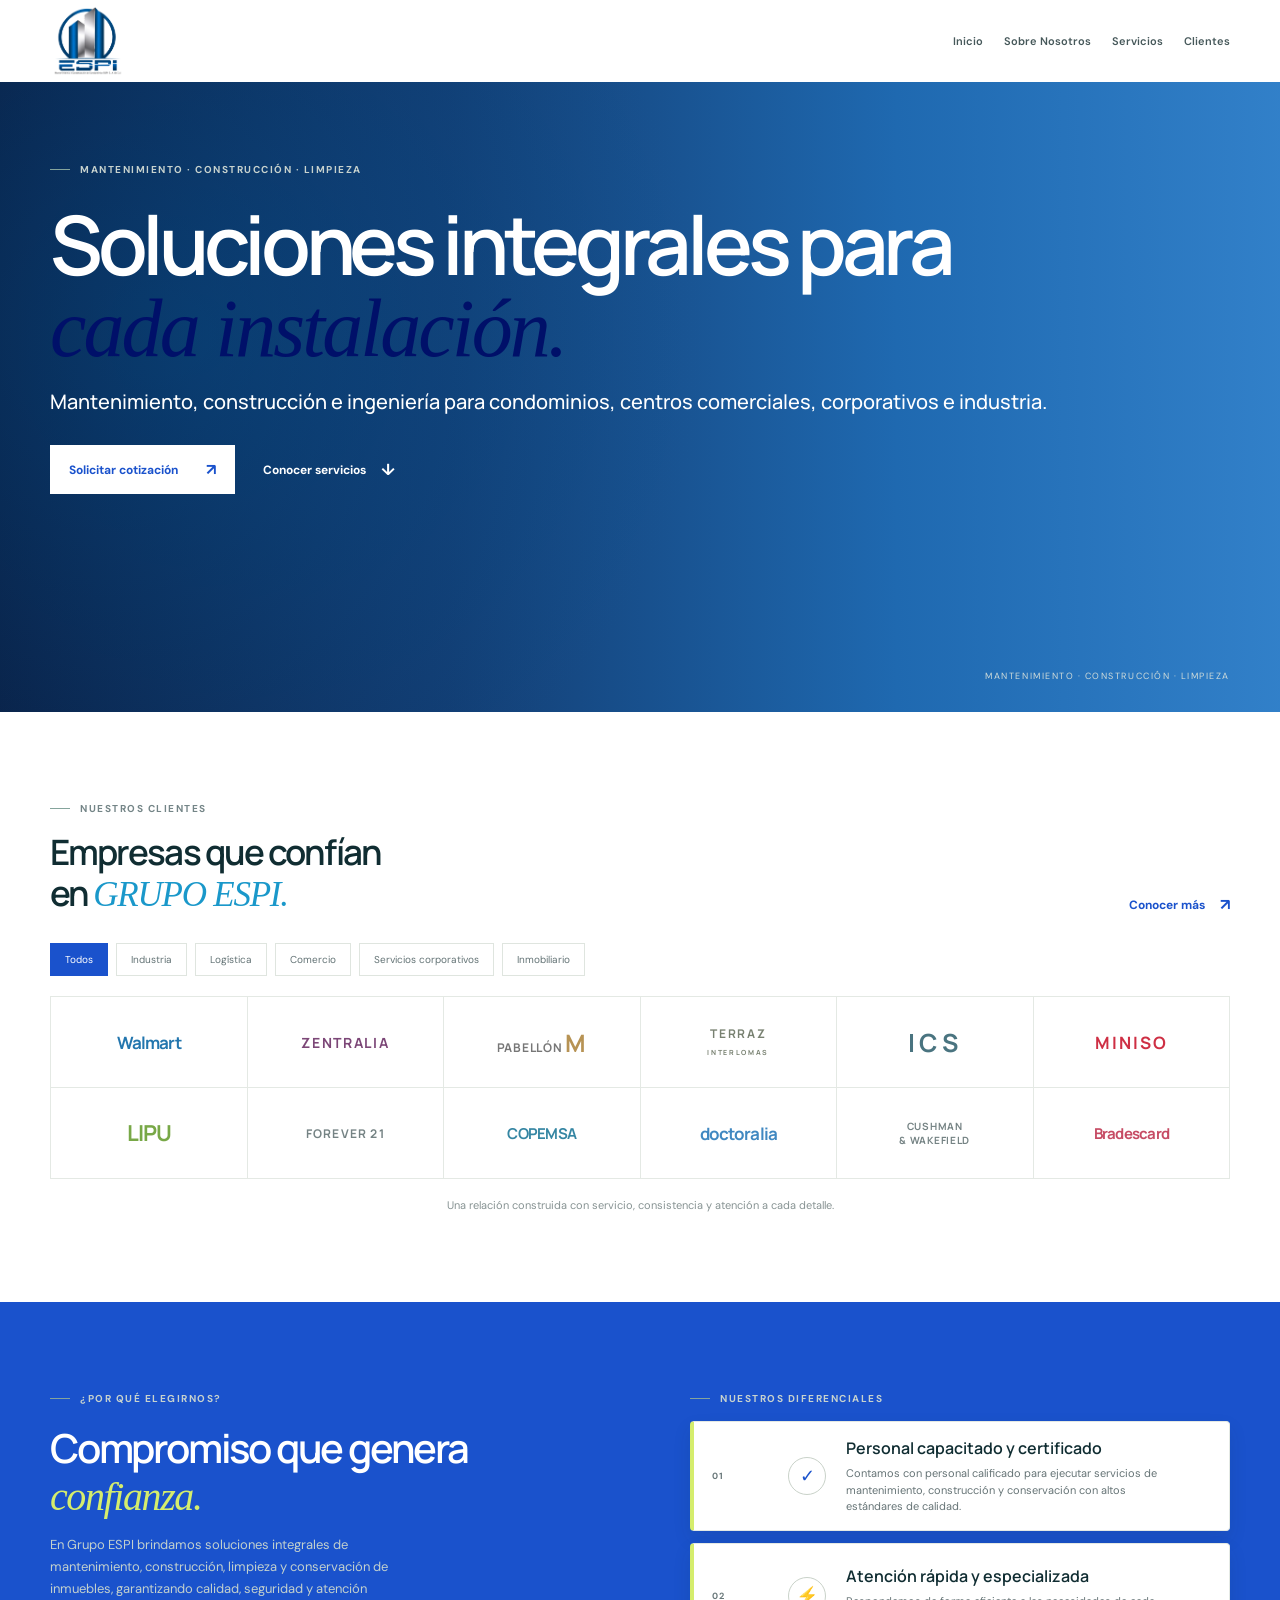
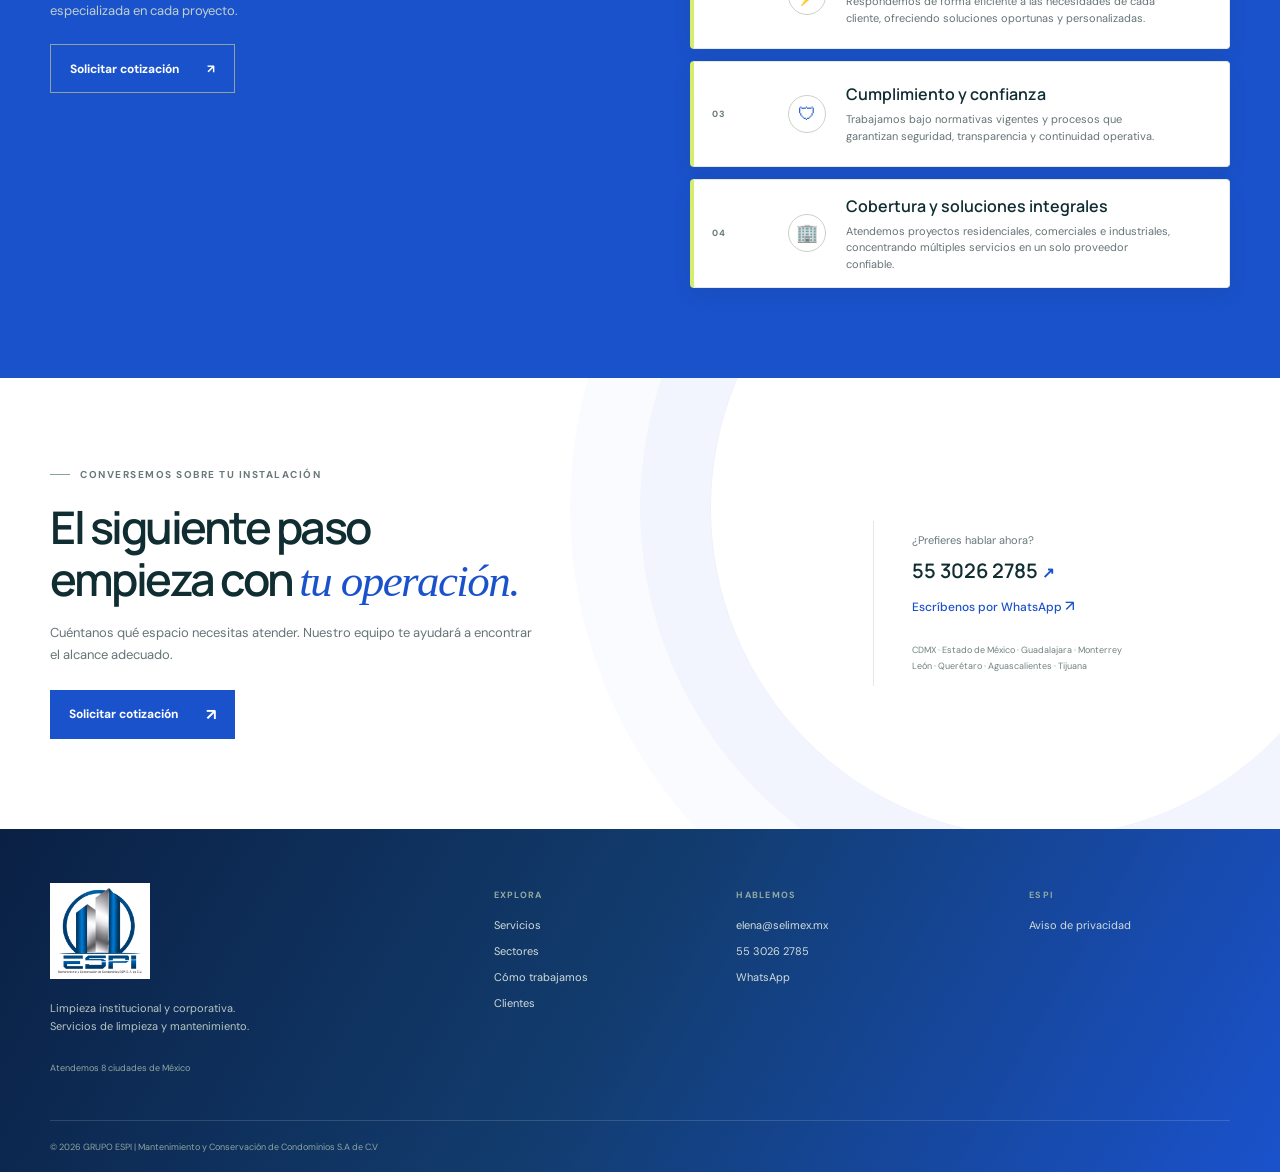
==== commit 5b1167ea: "Cambios estructurales Index" ====
--- a/index.html
+++ b/index.html
@@ -18,22 +18,15 @@
 </head>
 
 <body>
-  <!-- <div class="topline"><span>Servicios de limpieza y mantenimiento</span>
-    <div><a href="#contacto">Trabaja con nosotros</a><span class="top-phone">55 3026 2785</span></div>
-  </div> -->
   <header class="site-header">
-    <a class="brand" href="#inicio" aria-label="SELIMEX, inicio"><span
-        class="brand-mark">S</span><span>SELIMEX<small>SERVICIOS INSTITUCIONALES</small></span></a>
+    <a class="brand" href="#inicio" aria-label="GRUPO ESPI, inicio"><img
+        src="logo-espi.png" alt="ESPI, Mantenimiento y Conservación de Condominios"></a>
     <button class="menu-toggle" aria-label="Abrir menú" aria-expanded="false"><span></span><span></span></button>
     <nav class="main-nav" aria-label="Navegación principal">
       <a href="#inicio">Inicio</a>
       <a href="empresa.html">Sobre Nosotros</a>
-      <a href="#servicios">Servicios</a>
-      <!-- <a href="#proceso">Cómo trabajamos</a> -->
+      <a href="servicios.html">Servicios</a>
       <a href="#clientes">Clientes</a>
-      <!-- <a href="#servicios">Cumplimiento</a> -->
-      <!-- <a href="#recursos">Blog y recursos</a> -->
-      <!-- <a class="nav-quote" href="#contacto">Solicitar cotización <span>↗</span></a> -->
     </nav>
   </header>
   <main>
@@ -41,59 +34,34 @@
       <div class="hero-image"></div>
       <div class="hero-shade"></div>
       <div class="hero-content wrap">
-        <div class="eyebrow light"><i></i> MANTENIMIENTO · CONSTRUCCIÓN · CONSERVACIÓN </div>
+        <div class="eyebrow light"><i></i> MANTENIMIENTO · CONSTRUCCIÓN · LIMPIEZA </div>
         <h1>Soluciones integrales para<br><em>cada instalación.</em></h1>
         <p class="hero-lead">
           Mantenimiento, construcción e ingeniería para condominios,
           centros comerciales, corporativos e industria.</p>
-        <!-- <p class="hero-copy">
-          Servicios de mantenimiento y construcción para CEDIS, industria, corporativos, residenciales y edificios. Más
-          de 17 años acompañando a las mejores empresas de México.</p> -->
         <div class="hero-actions"><a class="button button-lime" href="#contacto">Solicitar cotización
-            <span>↗</span></a><a class="text-link light-link" href="#servicios">Conocer servicios <span>↓</span></a>
-        </div>
-        <!-- <div class="hero-proof">
-          <div class="proof-icon">✓</div>
-          <div><b>17+ años</b><small>cuidando cada espacio</small></div>
-          <div class="proof-line"></div>
-          <div><b>REPSE</b><small>registro vigente STPS</small></div>
-        </div> -->
+            <span>↗</span></a><a class="text-link light-link" href="servicios.html">Conocer servicios <span>↓</span></a>
+        </div>
+
       </div>
       <div class="hero-caption">
-        MANTENIMIENTO · CONSTRUCCIÓN · CONSERVACIÓN
-      </div>
-    </section>
-    <!-- <section class="compliance section-pad" id="servicios">
-      <div class="wrap compliance-grid">
-        <div class="compliance-seal"><span>REGISTRO</span><strong>REPSE</strong><small>STPS · MÉXICO</small><b>✓</b>
-        </div>
-        <div class="compliance-copy">
-          <div class="eyebrow"><i></i> CUMPLIMIENTO Y DOCUMENTACIÓN</div>
-          <h2>Un proveedor confiable<br>empieza por estar <em>en regla.</em></h2>
-          <p>SELIMEX está inscrita en el Padrón de Prestadoras de Servicios Especializados de la STPS. Consulta nuestro
-            aviso de registro y las actividades registradas.</p><a class="text-link" href="#contacto">Conocer el
-            expediente <span>↗</span></a>
-        </div>
-        <div class="platforms"><span class="mini-label">PORTALES DE GESTIÓN REPSE</span>
-          <h3>Dados de alta en las plataformas de gestión.</h3>
-          <div class="platform-logos"><b>PwC</b><b class="deloitte">Deloitte<span>.</span></b><b
-              class="xternall">Xternall</b><b>KPMG</b><b>OnePortal<sup>®</sup></b></div>
-        </div>
-      </div>
-    </section> -->
+        MANTENIMIENTO · CONSTRUCCIÓN · LIMPIEZA
+      </div>
+    </section>
+
     <section class="clients section-pad" id="clientes">
       <div class="wrap">
         <div class="section-head">
           <div>
             <div class="eyebrow"><i></i> NUESTROS CLIENTES</div>
-            <h2>Empresas que confían<br>en <em>SELIMEX.</em></h2>
+            <h2>Empresas que confían<br>en <em>GRUPO ESPI.</em></h2>
           </div><a class="text-link" href="#contacto">Conocer más <span>↗</span></a>
         </div>
-        <div class="filter-row" role="group" aria-label="Filtrar clientes"><button class="filter active"
-            data-filter="all">Todos</button><button class="filter" data-filter="industria">Industria</button><button
-            class="filter" data-filter="logistica">Logística</button><button class="filter"
-            data-filter="comercio">Comercio</button><button class="filter" data-filter="corporativo">Servicios
-            corporativos</button><button class="filter" data-filter="inmobiliario">Inmobiliario</button></div>
+        <div class="filter-row" role="group" aria-label="Filtrar clientes"><button class="filter active" aria-pressed="true"
+            data-filter="all">Todos</button><button class="filter" aria-pressed="false" data-filter="industria">Industria</button><button
+            class="filter" aria-pressed="false" data-filter="logistica">Logística</button><button class="filter" aria-pressed="false"
+            data-filter="comercio">Comercio</button><button class="filter" aria-pressed="false" data-filter="corporativo">Servicios
+            corporativos</button><button class="filter" aria-pressed="false" data-filter="inmobiliario">Inmobiliario</button></div>
         <div class="client-grid">
           <div class="client-card" data-category="comercio"><strong class="walmart">Walmart</strong></div>
           <div class="client-card" data-category="inmobiliario"><strong class="zentralia">ZENTRALIA</strong></div>
@@ -112,58 +80,6 @@
           <div class="client-card" data-category="corporativo"><strong class="bradescard">Bradescard</strong></div>
         </div>
         <p class="client-foot">Una relación construida con servicio, consistencia y atención a cada detalle.</p>
-      </div>
-    </section>
-    <section class="sectors section-pad" id="servicios">
-      <div class="wrap">
-        <div class="section-head sector-heading">
-          <div>
-            <div class="eyebrow"><i></i> CADA INSTALACIÓN ES DISTINTA</div>
-            <h2>Limpieza que parte<br>de entender <em>tu entorno.</em></h2>
-          </div>
-          <p>La ubicación, los horarios y el uso del espacio son el punto de partida de una conversación comercial.</p>
-        </div>
-        <div class="sector-grid">
-          <a class="sector-card sector-feature" href="#contacto"><img
-              src="https://images.unsplash.com/photo-1586528116311-ad8dd3c8310d?auto=format&fit=crop&w=1200&q=85"
-              alt="Centro logístico con estanterías y pasillos amplios">
-            <div class="sector-overlay"></div>
-            <div class="sector-info"><span>01 — LOGÍSTICA</span>
-              <h3>CEDIS y logística</h3>
-              <p>La limpieza comienza por entender los flujos de tu centro de distribución.</p><b>Explorar sector
-                <i>↗</i></b>
-            </div>
-          </a>
-          <a class="sector-card" href="#contacto"><img
-              src="https://images.unsplash.com/photo-1567789884554-0b844b597180?auto=format&fit=crop&w=900&q=85"
-              alt="Interior de una instalación industrial">
-            <div class="sector-overlay"></div>
-            <div class="sector-info"><span>02 — INDUSTRIA</span>
-              <h3>Instalaciones industriales</h3>
-              <p>Conversemos sobre las necesidades de limpieza de tu instalación.</p><b>Explorar sector <i>↗</i></b>
-            </div>
-          </a>
-          <a class="sector-card" href="#contacto"><img
-              src="https://images.unsplash.com/photo-1497366754035-f200968a6e72?auto=format&fit=crop&w=900&q=85"
-              alt="Oficina corporativa luminosa">
-            <div class="sector-overlay"></div>
-            <div class="sector-info"><span>03 — CORPORATIVO</span>
-              <h3>Espacios corporativos</h3>
-              <p>Una propuesta que parte de las personas y su espacio diario.</p><b>Explorar sector <i>↗</i></b>
-            </div>
-          </a>
-          <a class="sector-card" href="#contacto"><img
-              src="https://images.unsplash.com/photo-1600607687939-ce8a6c25118c?auto=format&fit=crop&w=900&q=85"
-              alt="Edificio residencial moderno">
-            <div class="sector-overlay"></div>
-            <div class="sector-info"><span>04 — RESIDENCIAL</span>
-              <h3>Residenciales y edificios</h3>
-              <p>Limpieza de condominios y áreas comunes para sus residentes.</p><b>Explorar sector <i>↗</i></b>
-            </div>
-          </a>
-        </div>
-        <div class="more-sectors"><span>También atendemos hospitales, clínicas, escuelas y hoteles.</span><a
-            class="text-link" href="#contacto">Cuéntanos de tu espacio <span>↗</span></a></div>
       </div>
     </section>
     <section class="process section-pad" id="proceso">
@@ -242,67 +158,6 @@
         </div>
       </div>
     </section>
-    <!-- <section class="process section-pad" id="proceso">
-      <div class="wrap process-grid">
-        <div class="process-intro">
-          <div class="eyebrow light"><i></i> ANTES DE ELEGIR UN PROVEEDOR</div>
-          <h2>Un buen servicio<br>empieza con <em>claridad.</em></h2>
-          <p>Define qué necesitas, en qué áreas y bajo qué condiciones. Comparte el contexto de tu instalación para
-            conversar sobre el alcance.</p><a class="button button-outline" href="#contacto">Cómo plantear tu servicio
-            <span>↗</span></a>
-          <div class="process-photo"><img
-              src="https://images.unsplash.com/photo-1581578732947-5c6ca14b138d?auto=format&fit=crop&w=1000&q=85"
-              alt="Personal de limpieza preparando sus herramientas"></div>
-        </div>
-        <div class="steps">
-          <div class="eyebrow light"><i></i> EL PUNTO DE PARTIDA</div>
-          <article class="step"><span>PASO 01</span>
-            <div class="step-icon">⌂</div>
-            <div>
-              <h3>Tu instalación</h3>
-              <p>Tipo de espacio, ubicación y áreas a atender.</p>
-            </div><b>↗</b>
-          </article>
-          <article class="step"><span>PASO 02</span>
-            <div class="step-icon">◷</div>
-            <div>
-              <h3>Tu necesidad</h3>
-              <p>Alcance, frecuencia y condiciones del servicio.</p>
-            </div><b>↗</b>
-          </article>
-          <article class="step"><span>PASO 03</span>
-            <div class="step-icon">↗</div>
-            <div>
-              <h3>Una conversación concreta</h3>
-              <p>La información relevante para solicitar una propuesta.</p>
-            </div><b>↗</b>
-          </article>
-        </div>
-      </div>
-    </section> -->
-    <!-- <section class="resources section-pad" id="recursos">
-      <div class="wrap">
-        <div class="section-head">
-          <div>
-            <div class="eyebrow"><i></i> BLOG Y RECURSOS</div>
-            <h2>Ideas útiles para<br>cuidar <em>tu instalación.</em></h2>
-          </div><a class="text-link" href="#contacto">Ver blog y recursos <span>↗</span></a>
-        </div><a class="article-card" href="#contacto">
-          <div class="article-art">
-            <div class="article-doc"><span>SELIMEX <i>· RECURSOS</i></span><b>REPSE</b><small>GUÍA PARA CONTRATAR
-                SERVICIOS ESPECIALIZADOS</small>
-              <div class="doc-lines"><i></i><i></i><i></i></div><strong>01 / 05</strong>
-            </div>
-          </div>
-          <div class="article-copy"><span class="article-tag">CUMPLIMIENTO Y CONTRATACIÓN RESPONSABLE</span>
-            <h3>Cómo verificar el REPSE de tu proveedor de limpieza</h3>
-            <p>Paso a paso para comprobar que tu proveedor tiene REPSE vigente, cubre el servicio y está al corriente.
-              Incluye checklist.</p><b>Leer artículo <i>↗</i></b>
-          </div>
-          <div class="article-arrow">↗</div>
-        </a>
-      </div>
-    </section> -->
     <section class="contact section-pad" id="contacto">
       <div class="contact-glow"></div>
       <div class="wrap contact-grid">
@@ -323,13 +178,13 @@
   <footer class="footer">
     <div class="wrap">
       <div class="footer-main">
-        <div class="footer-brand"><a class="brand" href="#inicio"><span
-              class="brand-mark">S</span><span>ESPI<small>SERVICIOS INSTITUCIONALES</small></span></a>
+        <div class="footer-brand"><a class="brand" href="#inicio" aria-label="GRUPO ESPI, inicio"><img
+              src="logo-espi.png" alt="ESPI, Mantenimiento y Conservación de Condominios"></a>
           <p>Limpieza institucional y corporativa.<br>Servicios de limpieza y mantenimiento.</p><span
             class="footer-location">Atendemos 8 ciudades de México</span>
         </div>
         <div>
-          <h4>EXPLORA</h4><a href="#servicios">Servicios</a><a href="#sectores">Sectores</a><a href="#proceso">Cómo
+          <h4>EXPLORA</h4><a href="servicios.html">Servicios</a><a href="servicios.html#sectores">Sectores</a><a href="#proceso">Cómo
             trabajamos</a><a href="#clientes">Clientes</a>
         </div>
         <div>
@@ -341,10 +196,10 @@
             privacidad</a>
         </div>
       </div>
-      <div class="footer-bottom"><span>© <span id="year"></span> ESPI | Mantenimiento y Conservación de Condominios S.A
+      <div class="footer-bottom"><span>© <span id="year"></span> GRUPO ESPI | Mantenimiento y Conservación de Condominios S.A
           de C.V</span></div>
     </div>
   </footer>
 </body>
 
-</html>+</html>
--- a/styles.css
+++ b/styles.css
@@ -136,7 +136,7 @@
 }
 
 .nav-quote span {
-    color: var(--lime);
+    color: #fff;
     padding-left: 8px
 }
 
@@ -269,8 +269,13 @@
 }
 
 .button-lime {
-    background: var(--lime);
+    background: #fff;
     color: var(--deep)
+}
+
+.contact .button-lime {
+    background: var(--deep);
+    color: #fff
 }
 
 .button-lime span {
@@ -295,7 +300,7 @@
 }
 
 .light-link span {
-    color: var(--lime)
+    color: #fff
 }
 
 .hero-proof {
@@ -627,7 +632,24 @@
 }
 
 .sectors {
-    background: #f3f5f1
+    background: var(--deep);
+    color: #fff
+}
+
+.sectors .eyebrow {
+    color: #dbe6ff
+}
+
+.sectors .eyebrow i {
+    background: var(--lime)
+}
+
+.sectors .section-head h2 {
+    color: #fff
+}
+
+.sectors .section-head h2 em {
+    color: var(--lime)
 }
 
 .sector-heading {
@@ -636,7 +658,7 @@
 
 .sector-heading>p {
     max-width: 340px;
-    color: #708080;
+    color: #dbe6ff;
     line-height: 1.7;
     font-size: 13px;
     margin: 0 0 8px
@@ -714,7 +736,7 @@
 }
 
 .sector-info>b i {
-    color: var(--lime);
+    color: #fff;
     font-style: normal;
     font-size: 16px
 }
@@ -723,10 +745,18 @@
     display: flex;
     justify-content: space-between;
     align-items: center;
-    border-bottom: 1px solid #d7dfd8;
+    border-bottom: 1px solid rgba(255, 255, 255, .28);
     padding: 20px 0 0;
-    color: #708080;
+    color: #dbe6ff;
     font-size: 11px
+}
+
+.sectors .more-sectors .text-link {
+    color: #fff
+}
+
+.sectors .more-sectors .text-link span {
+    color: #fff
 }
 
 .process {
@@ -764,7 +794,7 @@
 }
 
 .button-outline span {
-    color: var(--lime)
+    color: #fff
 }
 
 .process-photo {
@@ -824,7 +854,7 @@
 }
 
 .step>b {
-    color: var(--lime);
+    color: #fff;
     font-size: 16px
 }
 
@@ -949,7 +979,7 @@
 
 .article-copy>b i {
     font-style: normal;
-    color: #709d4a;
+    color: var(--deep);
     margin-left: 8px;
     font-size: 15px
 }
@@ -959,14 +989,22 @@
     place-items: center;
     border-left: 1px solid var(--line);
     font-size: 20px;
-    color: #709d4a
+    color: var(--deep)
 }
 
 .contact {
-    background: var(--deep2);
-    color: white;
+    background: #fff;
+    color: var(--ink);
     position: relative;
     overflow: hidden
+}
+
+.contact .eyebrow.light {
+    color: var(--muted)
+}
+
+.contact h2 em {
+    color: var(--deep)
 }
 
 .contact-glow {
@@ -975,9 +1013,9 @@
     top: -200px;
     width: 660px;
     height: 660px;
-    border: 1px solid #ffffff12;
+    border: 1px solid #1a52cc14;
     border-radius: 50%;
-    box-shadow: 0 0 0 70px #ffffff08, 0 0 0 140px #ffffff05
+    box-shadow: 0 0 0 70px #1a52cc08, 0 0 0 140px #1a52cc05
 }
 
 .contact-grid {
@@ -997,13 +1035,13 @@
 .contact-grid>div:first-child>p {
     font-size: 13px;
     line-height: 1.7;
-    color: #c4d3cf;
+    color: #667476;
     max-width: 490px;
     margin: 0 0 24px
 }
 
 .contact-side {
-    border-left: 1px solid #ffffff40;
+    border-left: 1px solid var(--line);
     padding: 12px 0 12px 38px;
     display: flex;
     flex-direction: column;
@@ -1012,7 +1050,7 @@
 
 .contact-side>span {
     font-size: 11px;
-    color: #b8cac5;
+    color: var(--muted);
     margin-bottom: 10px
 }
 
@@ -1020,8 +1058,12 @@
     font: 600 20px var(--display)
 }
 
+.contact-side>a:not(.whatsapp) {
+    color: var(--ink)
+}
+
 .contact-side>a i {
-    color: var(--lime);
+    color: var(--deep);
     font-style: normal;
     font-size: 15px
 }
@@ -1029,18 +1071,18 @@
 .contact-side .whatsapp {
     font: 500 12px var(--sans);
     margin-top: 12px;
-    color: var(--lime)
+    color: var(--deep)
 }
 
 .contact-side small {
     font-size: 9px;
     line-height: 1.8;
-    color: #abc0ba;
+    color: #708080;
     margin-top: 26px
 }
 
 .footer {
-    background: #07272d;
+    background: linear-gradient(120deg, #0a2044 0%, #123c6e 48%, var(--deep) 100%);
     color: #fff;
     padding: 54px 0 0
 }
@@ -1529,4 +1571,33 @@
     *:after {
         transition: none !important
     }
-}+}
+/* Logo ESPI */
+.brand{gap:0;flex:0 0 auto}.brand img{display:block;width:76px;height:76px;object-fit:contain}.footer .brand{width:100px;height:96px;padding:2px;background:#fff}.footer .brand img{width:96px;height:92px}@media(max-width:700px){.brand img{width:66px;height:66px}.footer .brand{width:92px;height:88px}.footer .brand img{width:88px;height:84px}}
+
+.services-hero .hero-lead{max-width:590px}
+.service-intro{max-width:350px;margin:0 0 7px;color:#718080;font-size:13px;line-height:1.75}
+.service-offerings{background:var(--paper)}
+.service-offer-grid{display:grid;grid-template-columns:repeat(3,1fr);gap:14px}
+.service-offer{min-height:280px;padding:25px 25px 22px;background:#fff;border:1px solid var(--line);position:relative;display:flex;flex-direction:column}
+.service-number{position:absolute;right:22px;top:23px;color:#8a9997;font-size:10px;letter-spacing:.12em}
+.service-symbol{width:42px;height:42px;border:1px solid #cbd8cf;border-radius:50%;display:grid;place-items:center;color:#56854c;font-size:22px}
+.service-offer h3{font:600 20px/1.25 var(--display);letter-spacing:-.04em;margin:22px 0 10px}
+.service-offer p{font-size:12px;line-height:1.7;color:#718080;margin:0 0 22px}
+.service-offer>a{margin-top:auto;font-size:11px;font-weight:700;color:var(--deep)}
+.service-offer>a span{color:var(--deep);padding-left:8px;font-size:15px}
+.main-nav>a[aria-current="page"]{color:#168272}
+@media(max-width:700px){.service-intro{max-width:100%;margin-top:14px}.service-offer-grid{grid-template-columns:1fr}.service-offer{min-height:245px;padding:22px}.services-hero .hero-lead{font-size:16px}}
+
+.client-card.is-entering{animation:client-card-in 420ms cubic-bezier(.2,.75,.25,1) both;animation-delay:var(--stagger,0ms)}
+@keyframes client-card-in{from{opacity:0;transform:translateY(14px) scale(.98)}to{opacity:1;transform:translateY(0) scale(1)}}
+@media(prefers-reduced-motion:reduce){.client-card.is-entering{animation:none}}
+
+#proceso .steps{display:grid;gap:12px}
+#proceso .steps>.eyebrow{margin-bottom:4px}
+#proceso .step{min-height:106px;padding:15px 18px;background:#fff;color:var(--ink);border:1px solid var(--line);border-left:4px solid var(--lime);border-radius:4px;box-shadow:0 8px 18px rgba(16,45,50,.1)}
+#proceso .step>span{color:var(--muted);font-weight:700}
+#proceso .step-icon{border-color:#c9d2c9;color:var(--deep);background:#fff}
+#proceso .step>b{color:var(--deep)}
+#proceso .step h3{color:var(--ink)}
+#proceso .step p{color:#667476}
